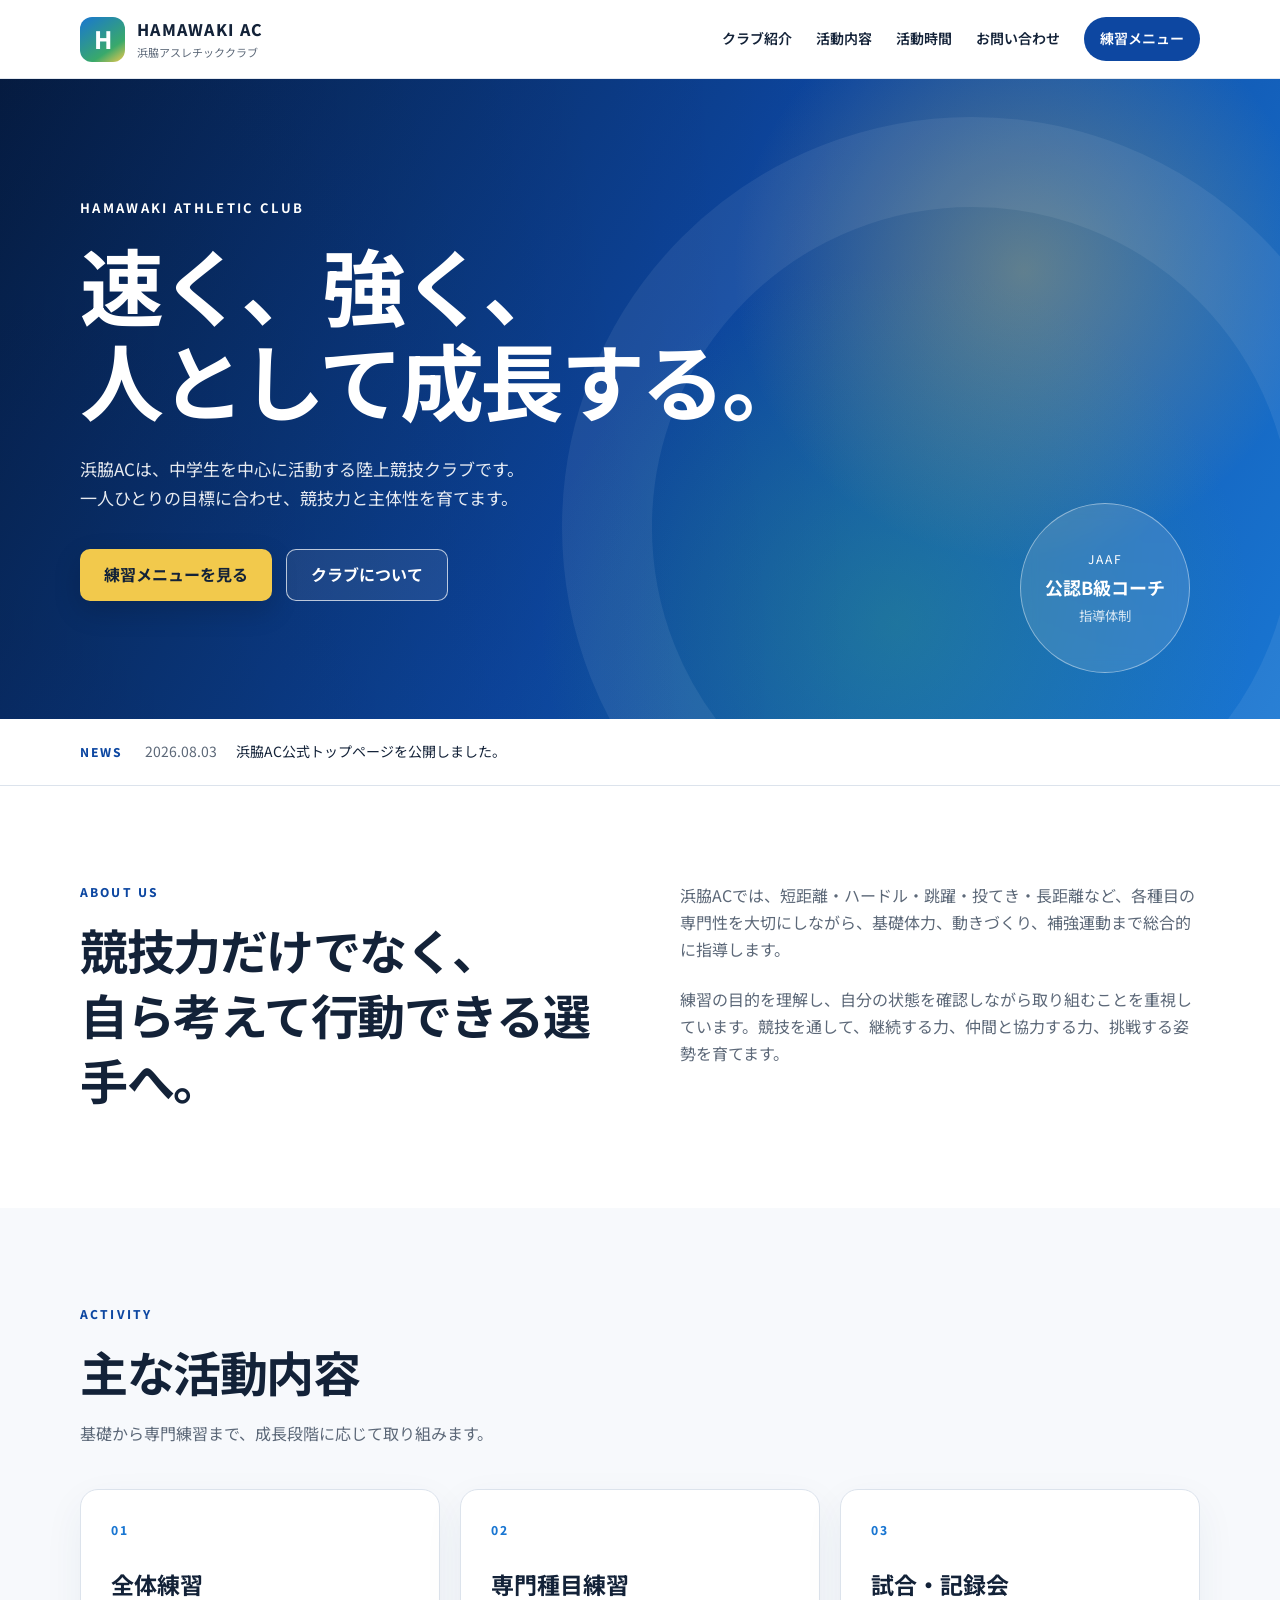
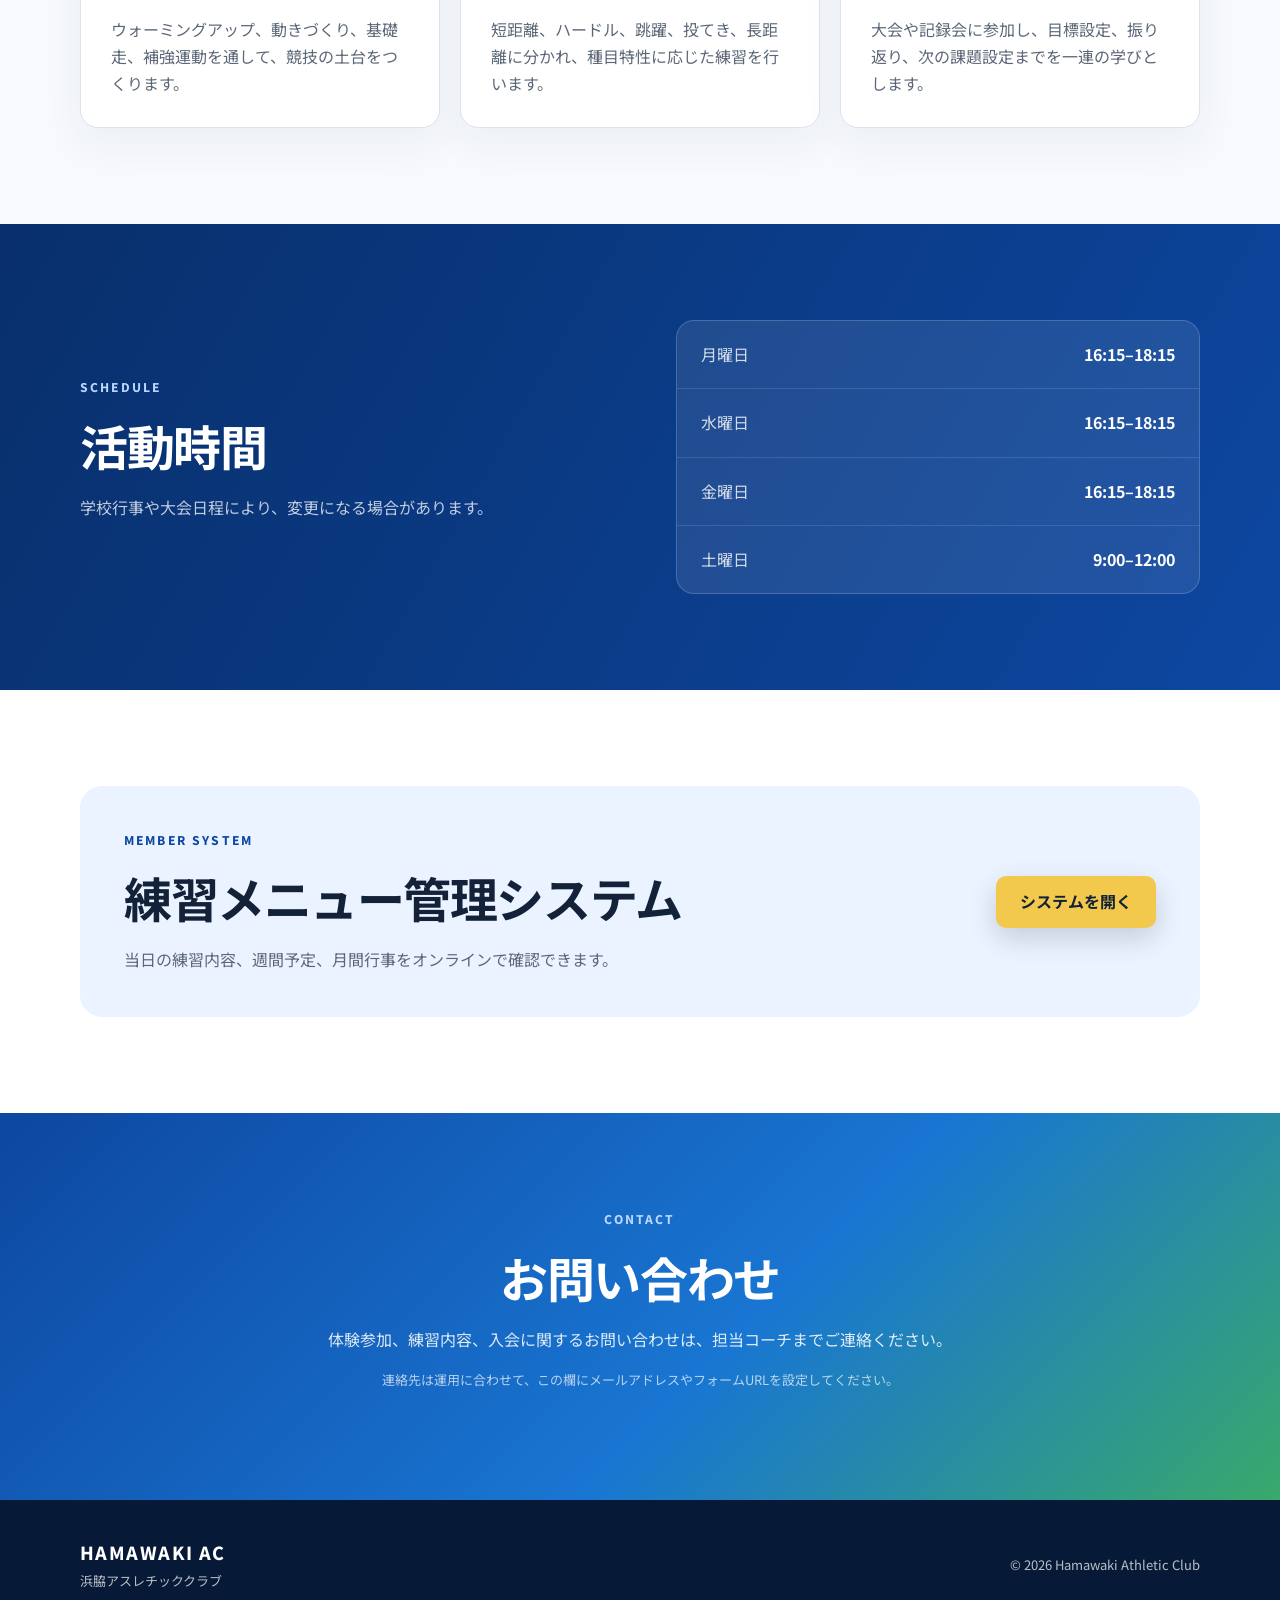
==== index.html @ 8fd6485a "Add files via upload" ====
<!DOCTYPE html>
<html lang="ja">
<head>
  <meta charset="UTF-8" />
  <meta name="viewport" content="width=device-width, initial-scale=1.0" />
  <meta name="theme-color" content="#0d47a1" />
  <title>浜脇AC｜Hamawaki Athletic Club</title>
  <meta name="description" content="浜脇ACは、中学生を中心に活動する陸上競技クラブです。競技力向上と人間的成長を目指して活動しています。" />
  <link rel="preconnect" href="https://fonts.googleapis.com" />
  <link rel="preconnect" href="https://fonts.gstatic.com" crossorigin />
  <link href="https://fonts.googleapis.com/css2?family=Noto+Sans+JP:wght@400;500;600;700;800&display=swap" rel="stylesheet" />
  <link rel="stylesheet" href="style.css" />
</head>
<body>
  <header class="site-header">
    <div class="header-inner">
      <a href="#top" class="brand" aria-label="浜脇ACトップへ">
        <div class="brand-mark">H</div>
        <div>
          <p class="brand-name">HAMAWAKI AC</p>
          <p class="brand-sub">浜脇アスレチッククラブ</p>
        </div>
      </a>

      <button class="menu-button" aria-label="メニューを開く" aria-expanded="false">
        <span></span><span></span><span></span>
      </button>

      <nav class="global-nav" aria-label="メインメニュー">
        <a href="#about">クラブ紹介</a>
        <a href="#activity">活動内容</a>
        <a href="#schedule">活動時間</a>
        <a href="#contact">お問い合わせ</a>
        <a class="nav-login" href="https://hamawakiac.github.io/menu/">練習メニュー</a>
      </nav>
    </div>
  </header>

  <main id="top">
    <section class="hero">
      <div class="hero-overlay"></div>
      <div class="hero-content">
        <p class="hero-kicker">HAMAWAKI ATHLETIC CLUB</p>
        <h1>速く、強く、<br />人として成長する。</h1>
        <p class="hero-text">
          浜脇ACは、中学生を中心に活動する陸上競技クラブです。<br class="desktop-only" />
          一人ひとりの目標に合わせ、競技力と主体性を育てます。
        </p>
        <div class="hero-actions">
          <a href="https://hamawakiac.github.io/menu/" class="button button-primary">練習メニューを見る</a>
          <a href="#about" class="button button-secondary">クラブについて</a>
        </div>
      </div>
      <div class="hero-badge">
        <span>JAAF</span>
        <strong>公認B級コーチ</strong>
        <small>指導体制</small>
      </div>
    </section>

    <section class="news-strip" aria-label="お知らせ">
      <div class="section-inner news-inner">
        <span class="news-label">NEWS</span>
        <p><time datetime="2026-08-03">2026.08.03</time> 浜脇AC公式トップページを公開しました。</p>
      </div>
    </section>

    <section id="about" class="section about-section">
      <div class="section-inner two-column">
        <div>
          <p class="section-label">ABOUT US</p>
          <h2>競技力だけでなく、<br />自ら考えて行動できる選手へ。</h2>
        </div>
        <div class="about-copy">
          <p>
            浜脇ACでは、短距離・ハードル・跳躍・投てき・長距離など、各種目の専門性を大切にしながら、基礎体力、動きづくり、補強運動まで総合的に指導します。
          </p>
          <p>
            練習の目的を理解し、自分の状態を確認しながら取り組むことを重視しています。競技を通して、継続する力、仲間と協力する力、挑戦する姿勢を育てます。
          </p>
        </div>
      </div>
    </section>

    <section id="activity" class="section activity-section">
      <div class="section-inner">
        <div class="section-heading">
          <p class="section-label">ACTIVITY</p>
          <h2>主な活動内容</h2>
          <p>基礎から専門練習まで、成長段階に応じて取り組みます。</p>
        </div>

        <div class="activity-grid">
          <article class="activity-card">
            <div class="activity-number">01</div>
            <h3>全体練習</h3>
            <p>ウォーミングアップ、動きづくり、基礎走、補強運動を通して、競技の土台をつくります。</p>
          </article>
          <article class="activity-card">
            <div class="activity-number">02</div>
            <h3>専門種目練習</h3>
            <p>短距離、ハードル、跳躍、投てき、長距離に分かれ、種目特性に応じた練習を行います。</p>
          </article>
          <article class="activity-card">
            <div class="activity-number">03</div>
            <h3>試合・記録会</h3>
            <p>大会や記録会に参加し、目標設定、振り返り、次の課題設定までを一連の学びとします。</p>
          </article>
        </div>
      </div>
    </section>

    <section id="schedule" class="section schedule-section">
      <div class="section-inner schedule-layout">
        <div class="schedule-intro">
          <p class="section-label light">SCHEDULE</p>
          <h2>活動時間</h2>
          <p>学校行事や大会日程により、変更になる場合があります。</p>
        </div>
        <div class="schedule-card">
          <div class="schedule-row">
            <span>月曜日</span><strong>16:15–18:15</strong>
          </div>
          <div class="schedule-row">
            <span>水曜日</span><strong>16:15–18:15</strong>
          </div>
          <div class="schedule-row">
            <span>金曜日</span><strong>16:15–18:15</strong>
          </div>
          <div class="schedule-row">
            <span>土曜日</span><strong>9:00–12:00</strong>
          </div>
        </div>
      </div>
    </section>

    <section class="section system-section">
      <div class="section-inner system-box">
        <div>
          <p class="section-label">MEMBER SYSTEM</p>
          <h2>練習メニュー管理システム</h2>
          <p>当日の練習内容、週間予定、月間行事をオンラインで確認できます。</p>
        </div>
        <a href="https://hamawakiac.github.io/menu/" class="button button-primary">システムを開く</a>
      </div>
    </section>

    <section id="contact" class="section contact-section">
      <div class="section-inner contact-box">
        <p class="section-label light">CONTACT</p>
        <h2>お問い合わせ</h2>
        <p>体験参加、練習内容、入会に関するお問い合わせは、担当コーチまでご連絡ください。</p>
        <p class="contact-note">連絡先は運用に合わせて、この欄にメールアドレスやフォームURLを設定してください。</p>
      </div>
    </section>
  </main>

  <footer class="site-footer">
    <div class="section-inner footer-inner">
      <div>
        <p class="footer-brand">HAMAWAKI AC</p>
        <p>浜脇アスレチッククラブ</p>
      </div>
      <p>© 2026 Hamawaki Athletic Club</p>
    </div>
  </footer>

  <script src="script.js"></script>
</body>
</html>
---- style.css ----
:root {
  --blue-900: #082f6b;
  --blue-800: #0d47a1;
  --blue-600: #1976d2;
  --blue-100: #eaf3ff;
  --green: #39a96b;
  --yellow: #f2c94c;
  --text: #132238;
  --muted: #5c6878;
  --line: #dce3ec;
  --white: #ffffff;
  --bg: #f7f9fc;
}

* { box-sizing: border-box; }
html { scroll-behavior: smooth; }
body {
  margin: 0;
  font-family: "Noto Sans JP", sans-serif;
  color: var(--text);
  background: var(--white);
  line-height: 1.7;
}

a { color: inherit; text-decoration: none; }
img { max-width: 100%; display: block; }

.site-header {
  position: sticky;
  top: 0;
  z-index: 50;
  background: rgba(255, 255, 255, 0.96);
  backdrop-filter: blur(12px);
  border-bottom: 1px solid rgba(220, 227, 236, 0.8);
}

.header-inner,
.section-inner {
  width: min(1120px, calc(100% - 40px));
  margin: 0 auto;
}

.header-inner {
  min-height: 78px;
  display: flex;
  align-items: center;
  justify-content: space-between;
  gap: 24px;
}

.brand { display: flex; align-items: center; gap: 12px; }
.brand-mark {
  width: 45px;
  height: 45px;
  display: grid;
  place-items: center;
  color: white;
  font-size: 24px;
  font-weight: 800;
  border-radius: 12px;
  background: linear-gradient(145deg, var(--blue-600), var(--green) 70%, var(--yellow));
}
.brand-name { margin: 0; font-weight: 800; letter-spacing: .08em; }
.brand-sub { margin: 0; font-size: 11px; color: var(--muted); }

.global-nav { display: flex; align-items: center; gap: 24px; font-size: 14px; font-weight: 600; }
.global-nav a { transition: opacity .2s ease; }
.global-nav a:hover { opacity: .7; }
.nav-login {
  color: white;
  background: var(--blue-800);
  padding: 10px 16px;
  border-radius: 999px;
}

.menu-button { display: none; border: 0; background: transparent; padding: 8px; }
.menu-button span { display: block; width: 24px; height: 2px; margin: 5px 0; background: var(--text); }

.hero {
  position: relative;
  min-height: 640px;
  display: flex;
  align-items: center;
  overflow: hidden;
  background:
    radial-gradient(circle at 80% 30%, rgba(242, 201, 76, .35), transparent 26%),
    radial-gradient(circle at 70% 85%, rgba(57, 169, 107, .32), transparent 34%),
    linear-gradient(120deg, #061f49 0%, #0d47a1 52%, #1976d2 100%);
}
.hero::after {
  content: "";
  position: absolute;
  inset: auto -8% -34% auto;
  width: 640px;
  height: 640px;
  border: 90px solid rgba(255,255,255,.07);
  border-radius: 50%;
}
.hero-overlay { position: absolute; inset: 0; background: linear-gradient(90deg, rgba(0,0,0,.12), transparent 68%); }
.hero-content {
  position: relative;
  z-index: 2;
  width: min(1120px, calc(100% - 40px));
  margin: 0 auto;
  color: white;
}
.hero-kicker { margin: 0 0 18px; letter-spacing: .18em; font-weight: 700; font-size: 13px; }
.hero h1 { margin: 0; font-size: clamp(46px, 7vw, 84px); line-height: 1.13; letter-spacing: -.04em; }
.hero-text { margin: 28px 0 0; max-width: 680px; font-size: 17px; color: rgba(255,255,255,.9); }
.hero-actions { display: flex; gap: 14px; flex-wrap: wrap; margin-top: 36px; }
.hero-badge {
  position: absolute;
  right: max(7vw, 40px);
  bottom: 46px;
  z-index: 2;
  width: 170px;
  height: 170px;
  border-radius: 50%;
  color: white;
  display: flex;
  flex-direction: column;
  align-items: center;
  justify-content: center;
  text-align: center;
  border: 1px solid rgba(255,255,255,.42);
  background: rgba(255,255,255,.12);
  backdrop-filter: blur(8px);
}
.hero-badge span { font-size: 12px; letter-spacing: .15em; }
.hero-badge strong { margin-top: 3px; font-size: 18px; }
.hero-badge small { margin-top: 2px; opacity: .8; }

.button {
  display: inline-flex;
  align-items: center;
  justify-content: center;
  min-height: 52px;
  padding: 0 24px;
  border-radius: 10px;
  font-weight: 700;
  transition: transform .2s ease, box-shadow .2s ease;
}
.button:hover { transform: translateY(-2px); }
.button-primary { background: var(--yellow); color: #132238; box-shadow: 0 10px 28px rgba(0,0,0,.16); }
.button-secondary { color: white; border: 1px solid rgba(255,255,255,.7); background: rgba(255,255,255,.08); }

.news-strip { border-bottom: 1px solid var(--line); background: white; }
.news-inner { min-height: 66px; display: flex; align-items: center; gap: 22px; }
.news-label { font-size: 12px; font-weight: 800; letter-spacing: .16em; color: var(--blue-800); }
.news-inner p { margin: 0; font-size: 14px; }
.news-inner time { margin-right: 16px; color: var(--muted); }

.section { padding: 96px 0; }
.section-label { margin: 0 0 15px; font-size: 12px; font-weight: 800; color: var(--blue-800); letter-spacing: .18em; }
.section-label.light { color: #bcd7ff; }
.section h2 { margin: 0; font-size: clamp(32px, 4vw, 48px); line-height: 1.35; letter-spacing: -.03em; }
.two-column { display: grid; grid-template-columns: 1fr 1fr; gap: 80px; align-items: start; }
.about-copy p { margin: 0 0 22px; color: var(--muted); }

.activity-section { background: var(--bg); }
.section-heading { max-width: 720px; margin-bottom: 42px; }
.section-heading > p:last-child { color: var(--muted); }
.activity-grid { display: grid; grid-template-columns: repeat(3, 1fr); gap: 20px; }
.activity-card { background: white; border: 1px solid var(--line); border-radius: 18px; padding: 30px; box-shadow: 0 14px 40px rgba(30,65,110,.06); }
.activity-number { font-size: 12px; font-weight: 800; color: var(--blue-600); letter-spacing: .16em; }
.activity-card h3 { margin: 24px 0 12px; font-size: 23px; }
.activity-card p { margin: 0; color: var(--muted); }

.schedule-section { color: white; background: linear-gradient(120deg, var(--blue-900), var(--blue-800)); }
.schedule-layout { display: grid; grid-template-columns: 1fr 1fr; gap: 72px; align-items: center; }
.schedule-intro p:last-child { color: rgba(255,255,255,.75); }
.schedule-card { border-radius: 18px; overflow: hidden; background: rgba(255,255,255,.09); border: 1px solid rgba(255,255,255,.18); }
.schedule-row { display: flex; justify-content: space-between; gap: 20px; padding: 20px 24px; border-bottom: 1px solid rgba(255,255,255,.12); }
.schedule-row:last-child { border-bottom: none; }
.schedule-row span { color: rgba(255,255,255,.8); }

.system-section { background: white; }
.system-box { display: flex; align-items: center; justify-content: space-between; gap: 36px; padding: 44px; border-radius: 22px; background: var(--blue-100); }
.system-box p:last-child { margin-bottom: 0; color: var(--muted); }

.contact-section { background: linear-gradient(135deg, #0d47a1, #1976d2 58%, #39a96b); color: white; }
.contact-box { text-align: center; max-width: 780px; }
.contact-box p { color: rgba(255,255,255,.86); }
.contact-note { font-size: 13px; opacity: .8; }

.site-footer { background: #061936; color: rgba(255,255,255,.72); padding: 34px 0; }
.footer-inner { display: flex; justify-content: space-between; align-items: center; gap: 20px; font-size: 13px; }
.footer-brand { margin: 0; color: white; font-size: 18px; font-weight: 800; letter-spacing: .08em; }
.footer-inner p { margin: 3px 0; }

@media (max-width: 860px) {
  .menu-button { display: block; }
  .global-nav {
    position: absolute;
    top: 78px;
    left: 0;
    right: 0;
    display: none;
    flex-direction: column;
    align-items: stretch;
    gap: 0;
    padding: 12px 20px 20px;
    background: white;
    border-bottom: 1px solid var(--line);
  }
  .global-nav.open { display: flex; }
  .global-nav a { padding: 13px 8px; }
  .nav-login { text-align: center; margin-top: 8px; }
  .hero { min-height: 620px; }
  .hero-badge { display: none; }
  .two-column,
  .schedule-layout { grid-template-columns: 1fr; gap: 34px; }
  .activity-grid { grid-template-columns: 1fr; }
  .system-box { align-items: flex-start; flex-direction: column; }
}

@media (max-width: 560px) {
  .header-inner,
  .section-inner,
  .hero-content { width: min(100% - 28px, 1120px); }
  .header-inner { min-height: 70px; }
  .global-nav { top: 70px; }
  .brand-mark { width: 40px; height: 40px; }
  .hero { min-height: 570px; }
  .hero h1 { font-size: 46px; }
  .hero-text { font-size: 15px; }
  .desktop-only { display: none; }
  .hero-actions { flex-direction: column; align-items: stretch; }
  .section { padding: 72px 0; }
  .news-inner { align-items: flex-start; flex-direction: column; gap: 3px; padding: 14px 0; }
  .news-inner time { display: block; margin-right: 0; }
  .system-box { padding: 28px; }
  .footer-inner { align-items: flex-start; flex-direction: column; }
}
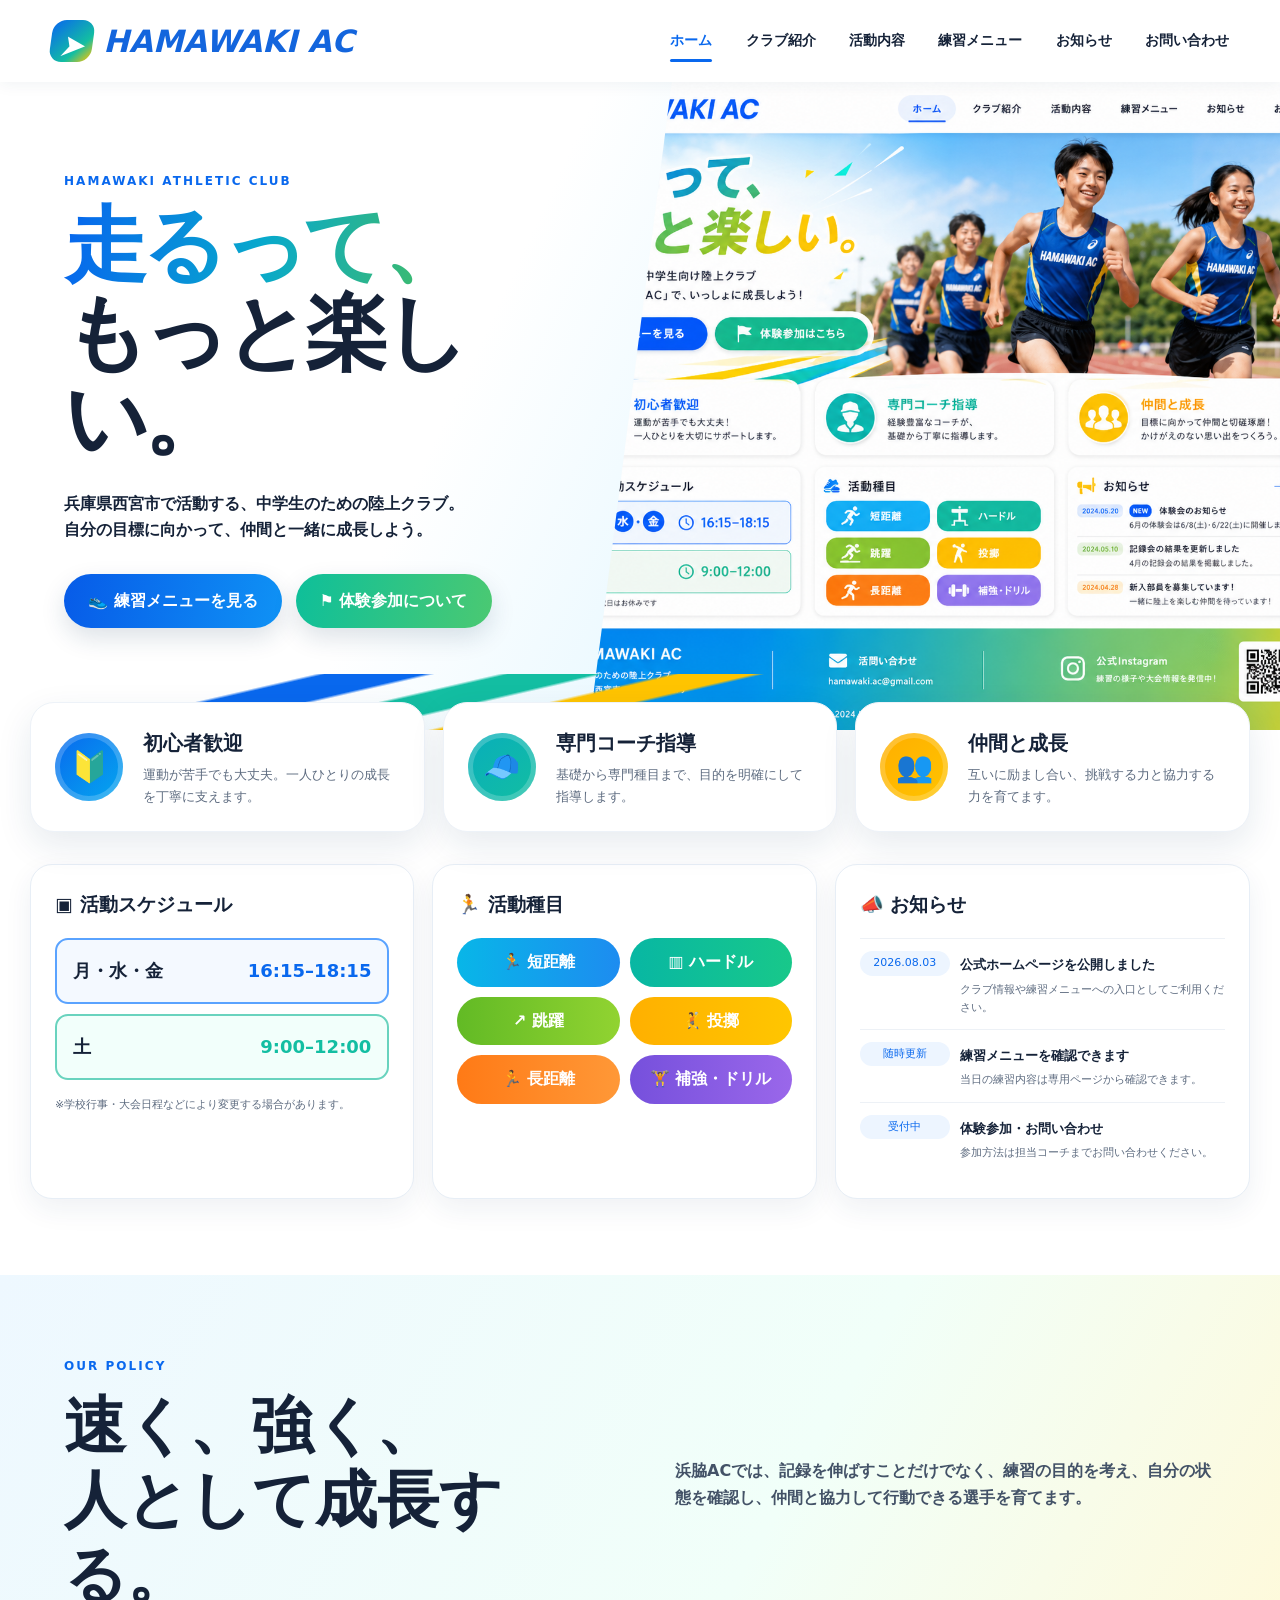
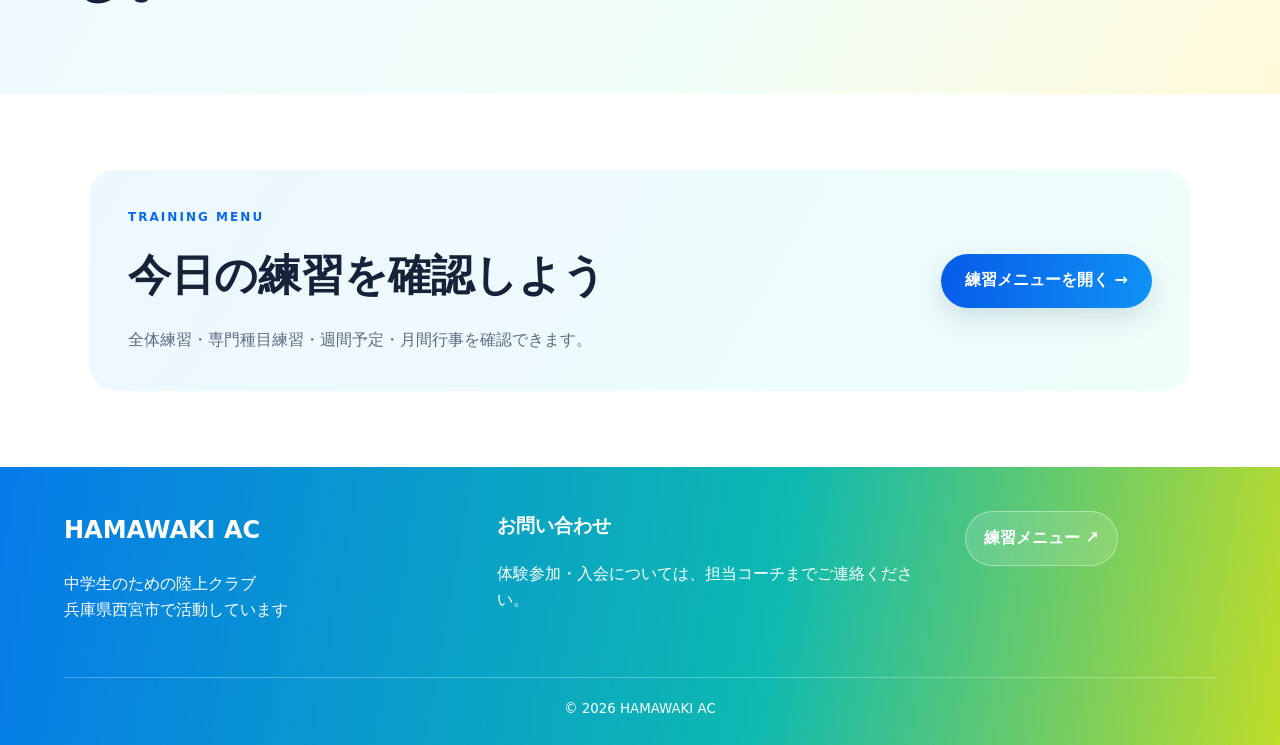
==== commit 0301e655: "Add files via upload" ====
--- a/index.html
+++ b/index.html
@@ -1,170 +1,91 @@
-<!DOCTYPE html>
+<!doctype html>
 <html lang="ja">
 <head>
-  <meta charset="UTF-8" />
-  <meta name="viewport" content="width=device-width, initial-scale=1.0" />
-  <meta name="theme-color" content="#0d47a1" />
-  <title>浜脇AC｜Hamawaki Athletic Club</title>
-  <meta name="description" content="浜脇ACは、中学生を中心に活動する陸上競技クラブです。競技力向上と人間的成長を目指して活動しています。" />
-  <link rel="preconnect" href="https://fonts.googleapis.com" />
-  <link rel="preconnect" href="https://fonts.gstatic.com" crossorigin />
-  <link href="https://fonts.googleapis.com/css2?family=Noto+Sans+JP:wght@400;500;600;700;800&display=swap" rel="stylesheet" />
-  <link rel="stylesheet" href="style.css" />
+  <meta charset="utf-8">
+  <meta name="viewport" content="width=device-width, initial-scale=1">
+  <meta name="theme-color" content="#1167e8">
+  <meta name="description" content="兵庫県西宮市で活動する中学生向け陸上クラブ、HAMAWAKI ACの公式サイトです。">
+  <title>HAMAWAKI AC｜中学生のための陸上クラブ</title>
+  <link rel="stylesheet" href="style.css">
 </head>
 <body>
-  <header class="site-header">
-    <div class="header-inner">
-      <a href="#top" class="brand" aria-label="浜脇ACトップへ">
-        <div class="brand-mark">H</div>
-        <div>
-          <p class="brand-name">HAMAWAKI AC</p>
-          <p class="brand-sub">浜脇アスレチッククラブ</p>
-        </div>
-      </a>
+<header class="header">
+  <a class="logo" href="#top" aria-label="トップへ">
+    <span class="runner">➤</span>
+    <span>HAMAWAKI AC</span>
+  </a>
+  <button class="menu-btn" type="button" aria-label="メニューを開く" aria-expanded="false"><span></span><span></span><span></span></button>
+  <nav class="nav" aria-label="メインメニュー">
+    <a class="active" href="#top">ホーム</a><a href="#about">クラブ紹介</a><a href="#activity">活動内容</a>
+    <a href="https://hamawakiac.github.io/menu/">練習メニュー</a><a href="#news">お知らせ</a><a href="#contact">お問い合わせ</a>
+  </nav>
+</header>
 
-      <button class="menu-button" aria-label="メニューを開く" aria-expanded="false">
-        <span></span><span></span><span></span>
-      </button>
+<main id="top">
+<section class="hero">
+  <div class="hero-copy">
+    <p class="eyebrow">HAMAWAKI ATHLETIC CLUB</p>
+    <h1><span>走るって、</span><br>もっと楽しい。</h1>
+    <p>兵庫県西宮市で活動する、中学生のための陸上クラブ。<br>自分の目標に向かって、仲間と一緒に成長しよう。</p>
+    <div class="hero-buttons">
+      <a class="btn blue" href="https://hamawakiac.github.io/menu/">👟 練習メニューを見る</a>
+      <a class="btn green" href="#contact">⚑ 体験参加について</a>
+    </div>
+  </div>
+  <div class="hero-image" role="img" aria-label="トラックを走る浜脇ACの選手たち"></div>
+  <div class="speed-lines" aria-hidden="true"></div>
+</section>
 
-      <nav class="global-nav" aria-label="メインメニュー">
-        <a href="#about">クラブ紹介</a>
-        <a href="#activity">活動内容</a>
-        <a href="#schedule">活動時間</a>
-        <a href="#contact">お問い合わせ</a>
-        <a class="nav-login" href="https://hamawakiac.github.io/menu/">練習メニュー</a>
-      </nav>
+<section class="features" id="about">
+  <article><div class="icon blue-bg">🔰</div><div><h2>初心者歓迎</h2><p>運動が苦手でも大丈夫。一人ひとりの成長を丁寧に支えます。</p></div></article>
+  <article><div class="icon green-bg">🧢</div><div><h2>専門コーチ指導</h2><p>基礎から専門種目まで、目的を明確にして指導します。</p></div></article>
+  <article><div class="icon yellow-bg">👥</div><div><h2>仲間と成長</h2><p>互いに励まし合い、挑戦する力と協力する力を育てます。</p></div></article>
+</section>
+
+<section class="content-grid" id="activity">
+  <article class="panel schedule">
+    <h2><span>▣</span> 活動スケジュール</h2>
+    <div class="time blue-outline"><b>月・水・金</b><strong>16:15–18:15</strong></div>
+    <div class="time green-outline"><b>土</b><strong>9:00–12:00</strong></div>
+    <small>※学校行事・大会日程などにより変更する場合があります。</small>
+  </article>
+
+  <article class="panel">
+    <h2><span>🏃</span> 活動種目</h2>
+    <div class="sports">
+      <span class="s1">🏃 短距離</span><span class="s2">▥ ハードル</span>
+      <span class="s3">↗ 跳躍</span><span class="s4">🤾 投擲</span>
+      <span class="s5">🏃 長距離</span><span class="s6">🏋 補強・ドリル</span>
     </div>
-  </header>
+  </article>
 
-  <main id="top">
-    <section class="hero">
-      <div class="hero-overlay"></div>
-      <div class="hero-content">
-        <p class="hero-kicker">HAMAWAKI ATHLETIC CLUB</p>
-        <h1>速く、強く、<br />人として成長する。</h1>
-        <p class="hero-text">
-          浜脇ACは、中学生を中心に活動する陸上競技クラブです。<br class="desktop-only" />
-          一人ひとりの目標に合わせ、競技力と主体性を育てます。
-        </p>
-        <div class="hero-actions">
-          <a href="https://hamawakiac.github.io/menu/" class="button button-primary">練習メニューを見る</a>
-          <a href="#about" class="button button-secondary">クラブについて</a>
-        </div>
-      </div>
-      <div class="hero-badge">
-        <span>JAAF</span>
-        <strong>公認B級コーチ</strong>
-        <small>指導体制</small>
-      </div>
-    </section>
+  <article class="panel" id="news">
+    <div class="panel-head"><h2><span>📣</span> お知らせ</h2></div>
+    <ul class="news-list">
+      <li><time>2026.08.03</time><div><b>公式ホームページを公開しました</b><p>クラブ情報や練習メニューへの入口としてご利用ください。</p></div></li>
+      <li><time>随時更新</time><div><b>練習メニューを確認できます</b><p>当日の練習内容は専用ページから確認できます。</p></div></li>
+      <li><time>受付中</time><div><b>体験参加・お問い合わせ</b><p>参加方法は担当コーチまでお問い合わせください。</p></div></li>
+    </ul>
+  </article>
+</section>
 
-    <section class="news-strip" aria-label="お知らせ">
-      <div class="section-inner news-inner">
-        <span class="news-label">NEWS</span>
-        <p><time datetime="2026-08-03">2026.08.03</time> 浜脇AC公式トップページを公開しました。</p>
-      </div>
-    </section>
+<section class="message">
+  <div><p class="eyebrow">OUR POLICY</p><h2>速く、強く、<br>人として成長する。</h2></div>
+  <p>浜脇ACでは、記録を伸ばすことだけでなく、練習の目的を考え、自分の状態を確認し、仲間と協力して行動できる選手を育てます。</p>
+</section>
 
-    <section id="about" class="section about-section">
-      <div class="section-inner two-column">
-        <div>
-          <p class="section-label">ABOUT US</p>
-          <h2>競技力だけでなく、<br />自ら考えて行動できる選手へ。</h2>
-        </div>
-        <div class="about-copy">
-          <p>
-            浜脇ACでは、短距離・ハードル・跳躍・投てき・長距離など、各種目の専門性を大切にしながら、基礎体力、動きづくり、補強運動まで総合的に指導します。
-          </p>
-          <p>
-            練習の目的を理解し、自分の状態を確認しながら取り組むことを重視しています。競技を通して、継続する力、仲間と協力する力、挑戦する姿勢を育てます。
-          </p>
-        </div>
-      </div>
-    </section>
+<section class="menu-cta">
+  <div><p class="eyebrow">TRAINING MENU</p><h2>今日の練習を確認しよう</h2><p>全体練習・専門種目練習・週間予定・月間行事を確認できます。</p></div>
+  <a class="btn blue" href="https://hamawakiac.github.io/menu/">練習メニューを開く →</a>
+</section>
+</main>
 
-    <section id="activity" class="section activity-section">
-      <div class="section-inner">
-        <div class="section-heading">
-          <p class="section-label">ACTIVITY</p>
-          <h2>主な活動内容</h2>
-          <p>基礎から専門練習まで、成長段階に応じて取り組みます。</p>
-        </div>
-
-        <div class="activity-grid">
-          <article class="activity-card">
-            <div class="activity-number">01</div>
-            <h3>全体練習</h3>
-            <p>ウォーミングアップ、動きづくり、基礎走、補強運動を通して、競技の土台をつくります。</p>
-          </article>
-          <article class="activity-card">
-            <div class="activity-number">02</div>
-            <h3>専門種目練習</h3>
-            <p>短距離、ハードル、跳躍、投てき、長距離に分かれ、種目特性に応じた練習を行います。</p>
-          </article>
-          <article class="activity-card">
-            <div class="activity-number">03</div>
-            <h3>試合・記録会</h3>
-            <p>大会や記録会に参加し、目標設定、振り返り、次の課題設定までを一連の学びとします。</p>
-          </article>
-        </div>
-      </div>
-    </section>
-
-    <section id="schedule" class="section schedule-section">
-      <div class="section-inner schedule-layout">
-        <div class="schedule-intro">
-          <p class="section-label light">SCHEDULE</p>
-          <h2>活動時間</h2>
-          <p>学校行事や大会日程により、変更になる場合があります。</p>
-        </div>
-        <div class="schedule-card">
-          <div class="schedule-row">
-            <span>月曜日</span><strong>16:15–18:15</strong>
-          </div>
-          <div class="schedule-row">
-            <span>水曜日</span><strong>16:15–18:15</strong>
-          </div>
-          <div class="schedule-row">
-            <span>金曜日</span><strong>16:15–18:15</strong>
-          </div>
-          <div class="schedule-row">
-            <span>土曜日</span><strong>9:00–12:00</strong>
-          </div>
-        </div>
-      </div>
-    </section>
-
-    <section class="section system-section">
-      <div class="section-inner system-box">
-        <div>
-          <p class="section-label">MEMBER SYSTEM</p>
-          <h2>練習メニュー管理システム</h2>
-          <p>当日の練習内容、週間予定、月間行事をオンラインで確認できます。</p>
-        </div>
-        <a href="https://hamawakiac.github.io/menu/" class="button button-primary">システムを開く</a>
-      </div>
-    </section>
-
-    <section id="contact" class="section contact-section">
-      <div class="section-inner contact-box">
-        <p class="section-label light">CONTACT</p>
-        <h2>お問い合わせ</h2>
-        <p>体験参加、練習内容、入会に関するお問い合わせは、担当コーチまでご連絡ください。</p>
-        <p class="contact-note">連絡先は運用に合わせて、この欄にメールアドレスやフォームURLを設定してください。</p>
-      </div>
-    </section>
-  </main>
-
-  <footer class="site-footer">
-    <div class="section-inner footer-inner">
-      <div>
-        <p class="footer-brand">HAMAWAKI AC</p>
-        <p>浜脇アスレチッククラブ</p>
-      </div>
-      <p>© 2026 Hamawaki Athletic Club</p>
-    </div>
-  </footer>
-
-  <script src="script.js"></script>
+<footer id="contact">
+  <div><h2>HAMAWAKI AC</h2><p>中学生のための陸上クラブ<br>兵庫県西宮市で活動しています</p></div>
+  <div><h3>お問い合わせ</h3><p>体験参加・入会については、担当コーチまでご連絡ください。</p></div>
+  <div class="footer-link"><a href="https://hamawakiac.github.io/menu/">練習メニュー ↗</a></div>
+  <small>© 2026 HAMAWAKI AC</small>
+</footer>
+<script src="script.js"></script>
 </body>
 </html>
--- a/style.css
+++ b/style.css
@@ -1,234 +1,10 @@
-:root {
-  --blue-900: #082f6b;
-  --blue-800: #0d47a1;
-  --blue-600: #1976d2;
-  --blue-100: #eaf3ff;
-  --green: #39a96b;
-  --yellow: #f2c94c;
-  --text: #132238;
-  --muted: #5c6878;
-  --line: #dce3ec;
-  --white: #ffffff;
-  --bg: #f7f9fc;
-}
-
-* { box-sizing: border-box; }
-html { scroll-behavior: smooth; }
-body {
-  margin: 0;
-  font-family: "Noto Sans JP", sans-serif;
-  color: var(--text);
-  background: var(--white);
-  line-height: 1.7;
-}
-
-a { color: inherit; text-decoration: none; }
-img { max-width: 100%; display: block; }
-
-.site-header {
-  position: sticky;
-  top: 0;
-  z-index: 50;
-  background: rgba(255, 255, 255, 0.96);
-  backdrop-filter: blur(12px);
-  border-bottom: 1px solid rgba(220, 227, 236, 0.8);
-}
-
-.header-inner,
-.section-inner {
-  width: min(1120px, calc(100% - 40px));
-  margin: 0 auto;
-}
-
-.header-inner {
-  min-height: 78px;
-  display: flex;
-  align-items: center;
-  justify-content: space-between;
-  gap: 24px;
-}
-
-.brand { display: flex; align-items: center; gap: 12px; }
-.brand-mark {
-  width: 45px;
-  height: 45px;
-  display: grid;
-  place-items: center;
-  color: white;
-  font-size: 24px;
-  font-weight: 800;
-  border-radius: 12px;
-  background: linear-gradient(145deg, var(--blue-600), var(--green) 70%, var(--yellow));
-}
-.brand-name { margin: 0; font-weight: 800; letter-spacing: .08em; }
-.brand-sub { margin: 0; font-size: 11px; color: var(--muted); }
-
-.global-nav { display: flex; align-items: center; gap: 24px; font-size: 14px; font-weight: 600; }
-.global-nav a { transition: opacity .2s ease; }
-.global-nav a:hover { opacity: .7; }
-.nav-login {
-  color: white;
-  background: var(--blue-800);
-  padding: 10px 16px;
-  border-radius: 999px;
-}
-
-.menu-button { display: none; border: 0; background: transparent; padding: 8px; }
-.menu-button span { display: block; width: 24px; height: 2px; margin: 5px 0; background: var(--text); }
-
-.hero {
-  position: relative;
-  min-height: 640px;
-  display: flex;
-  align-items: center;
-  overflow: hidden;
-  background:
-    radial-gradient(circle at 80% 30%, rgba(242, 201, 76, .35), transparent 26%),
-    radial-gradient(circle at 70% 85%, rgba(57, 169, 107, .32), transparent 34%),
-    linear-gradient(120deg, #061f49 0%, #0d47a1 52%, #1976d2 100%);
-}
-.hero::after {
-  content: "";
-  position: absolute;
-  inset: auto -8% -34% auto;
-  width: 640px;
-  height: 640px;
-  border: 90px solid rgba(255,255,255,.07);
-  border-radius: 50%;
-}
-.hero-overlay { position: absolute; inset: 0; background: linear-gradient(90deg, rgba(0,0,0,.12), transparent 68%); }
-.hero-content {
-  position: relative;
-  z-index: 2;
-  width: min(1120px, calc(100% - 40px));
-  margin: 0 auto;
-  color: white;
-}
-.hero-kicker { margin: 0 0 18px; letter-spacing: .18em; font-weight: 700; font-size: 13px; }
-.hero h1 { margin: 0; font-size: clamp(46px, 7vw, 84px); line-height: 1.13; letter-spacing: -.04em; }
-.hero-text { margin: 28px 0 0; max-width: 680px; font-size: 17px; color: rgba(255,255,255,.9); }
-.hero-actions { display: flex; gap: 14px; flex-wrap: wrap; margin-top: 36px; }
-.hero-badge {
-  position: absolute;
-  right: max(7vw, 40px);
-  bottom: 46px;
-  z-index: 2;
-  width: 170px;
-  height: 170px;
-  border-radius: 50%;
-  color: white;
-  display: flex;
-  flex-direction: column;
-  align-items: center;
-  justify-content: center;
-  text-align: center;
-  border: 1px solid rgba(255,255,255,.42);
-  background: rgba(255,255,255,.12);
-  backdrop-filter: blur(8px);
-}
-.hero-badge span { font-size: 12px; letter-spacing: .15em; }
-.hero-badge strong { margin-top: 3px; font-size: 18px; }
-.hero-badge small { margin-top: 2px; opacity: .8; }
-
-.button {
-  display: inline-flex;
-  align-items: center;
-  justify-content: center;
-  min-height: 52px;
-  padding: 0 24px;
-  border-radius: 10px;
-  font-weight: 700;
-  transition: transform .2s ease, box-shadow .2s ease;
-}
-.button:hover { transform: translateY(-2px); }
-.button-primary { background: var(--yellow); color: #132238; box-shadow: 0 10px 28px rgba(0,0,0,.16); }
-.button-secondary { color: white; border: 1px solid rgba(255,255,255,.7); background: rgba(255,255,255,.08); }
-
-.news-strip { border-bottom: 1px solid var(--line); background: white; }
-.news-inner { min-height: 66px; display: flex; align-items: center; gap: 22px; }
-.news-label { font-size: 12px; font-weight: 800; letter-spacing: .16em; color: var(--blue-800); }
-.news-inner p { margin: 0; font-size: 14px; }
-.news-inner time { margin-right: 16px; color: var(--muted); }
-
-.section { padding: 96px 0; }
-.section-label { margin: 0 0 15px; font-size: 12px; font-weight: 800; color: var(--blue-800); letter-spacing: .18em; }
-.section-label.light { color: #bcd7ff; }
-.section h2 { margin: 0; font-size: clamp(32px, 4vw, 48px); line-height: 1.35; letter-spacing: -.03em; }
-.two-column { display: grid; grid-template-columns: 1fr 1fr; gap: 80px; align-items: start; }
-.about-copy p { margin: 0 0 22px; color: var(--muted); }
-
-.activity-section { background: var(--bg); }
-.section-heading { max-width: 720px; margin-bottom: 42px; }
-.section-heading > p:last-child { color: var(--muted); }
-.activity-grid { display: grid; grid-template-columns: repeat(3, 1fr); gap: 20px; }
-.activity-card { background: white; border: 1px solid var(--line); border-radius: 18px; padding: 30px; box-shadow: 0 14px 40px rgba(30,65,110,.06); }
-.activity-number { font-size: 12px; font-weight: 800; color: var(--blue-600); letter-spacing: .16em; }
-.activity-card h3 { margin: 24px 0 12px; font-size: 23px; }
-.activity-card p { margin: 0; color: var(--muted); }
-
-.schedule-section { color: white; background: linear-gradient(120deg, var(--blue-900), var(--blue-800)); }
-.schedule-layout { display: grid; grid-template-columns: 1fr 1fr; gap: 72px; align-items: center; }
-.schedule-intro p:last-child { color: rgba(255,255,255,.75); }
-.schedule-card { border-radius: 18px; overflow: hidden; background: rgba(255,255,255,.09); border: 1px solid rgba(255,255,255,.18); }
-.schedule-row { display: flex; justify-content: space-between; gap: 20px; padding: 20px 24px; border-bottom: 1px solid rgba(255,255,255,.12); }
-.schedule-row:last-child { border-bottom: none; }
-.schedule-row span { color: rgba(255,255,255,.8); }
-
-.system-section { background: white; }
-.system-box { display: flex; align-items: center; justify-content: space-between; gap: 36px; padding: 44px; border-radius: 22px; background: var(--blue-100); }
-.system-box p:last-child { margin-bottom: 0; color: var(--muted); }
-
-.contact-section { background: linear-gradient(135deg, #0d47a1, #1976d2 58%, #39a96b); color: white; }
-.contact-box { text-align: center; max-width: 780px; }
-.contact-box p { color: rgba(255,255,255,.86); }
-.contact-note { font-size: 13px; opacity: .8; }
-
-.site-footer { background: #061936; color: rgba(255,255,255,.72); padding: 34px 0; }
-.footer-inner { display: flex; justify-content: space-between; align-items: center; gap: 20px; font-size: 13px; }
-.footer-brand { margin: 0; color: white; font-size: 18px; font-weight: 800; letter-spacing: .08em; }
-.footer-inner p { margin: 3px 0; }
-
-@media (max-width: 860px) {
-  .menu-button { display: block; }
-  .global-nav {
-    position: absolute;
-    top: 78px;
-    left: 0;
-    right: 0;
-    display: none;
-    flex-direction: column;
-    align-items: stretch;
-    gap: 0;
-    padding: 12px 20px 20px;
-    background: white;
-    border-bottom: 1px solid var(--line);
-  }
-  .global-nav.open { display: flex; }
-  .global-nav a { padding: 13px 8px; }
-  .nav-login { text-align: center; margin-top: 8px; }
-  .hero { min-height: 620px; }
-  .hero-badge { display: none; }
-  .two-column,
-  .schedule-layout { grid-template-columns: 1fr; gap: 34px; }
-  .activity-grid { grid-template-columns: 1fr; }
-  .system-box { align-items: flex-start; flex-direction: column; }
-}
-
-@media (max-width: 560px) {
-  .header-inner,
-  .section-inner,
-  .hero-content { width: min(100% - 28px, 1120px); }
-  .header-inner { min-height: 70px; }
-  .global-nav { top: 70px; }
-  .brand-mark { width: 40px; height: 40px; }
-  .hero { min-height: 570px; }
-  .hero h1 { font-size: 46px; }
-  .hero-text { font-size: 15px; }
-  .desktop-only { display: none; }
-  .hero-actions { flex-direction: column; align-items: stretch; }
-  .section { padding: 72px 0; }
-  .news-inner { align-items: flex-start; flex-direction: column; gap: 3px; padding: 14px 0; }
-  .news-inner time { display: block; margin-right: 0; }
-  .system-box { padding: 28px; }
-  .footer-inner { align-items: flex-start; flex-direction: column; }
-}
+:root{--blue:#0968ee;--blue2:#04a8ef;--green:#13bea2;--lime:#7dcc35;--yellow:#ffc400;--orange:#ff7a16;--purple:#8d5ae8;--ink:#152238;--muted:#5e6c80;--bg:#f4f8fc;--white:#fff}
+*{box-sizing:border-box}html{scroll-behavior:smooth}body{margin:0;font-family:"Yu Gothic","Meiryo",system-ui,sans-serif;color:var(--ink);background:#fff;line-height:1.65}a{text-decoration:none;color:inherit}
+.header{height:82px;padding:0 clamp(20px,4vw,64px);display:flex;align-items:center;justify-content:space-between;gap:28px;position:sticky;top:0;z-index:50;background:rgba(255,255,255,.96);backdrop-filter:blur(12px);box-shadow:0 1px 16px #17385b12}.logo{display:flex;align-items:center;gap:10px;font-size:clamp(20px,2.4vw,31px);font-weight:900;font-style:italic;color:#1365dd;white-space:nowrap}.runner{display:grid;place-items:center;width:42px;height:42px;border-radius:13px;background:linear-gradient(135deg,var(--blue),var(--green) 68%,var(--yellow));color:white;transform:skew(-8deg)}.nav{display:flex;align-items:center;gap:clamp(18px,2.6vw,40px);font-weight:700;font-size:14px}.nav a{padding:9px 0;position:relative}.nav a:hover,.nav .active{color:var(--blue)}.nav .active:after{content:"";position:absolute;left:0;right:0;bottom:0;height:3px;border-radius:9px;background:var(--blue)}.menu-btn{display:none;border:0;background:none;padding:8px}.menu-btn span{display:block;width:25px;height:2px;background:var(--ink);margin:5px}
+.hero{min-height:560px;display:grid;grid-template-columns:46% 54%;position:relative;overflow:hidden;background:linear-gradient(115deg,#fff 0 38%,#e8f8ff 60%,#bceaff)}.hero-copy{padding:clamp(55px,7vw,100px) 4vw clamp(60px,8vw,110px) max(5vw,35px);z-index:3}.eyebrow{margin:0 0 12px;font-size:12px;font-weight:900;letter-spacing:.17em;color:var(--blue)}.hero h1{margin:0;font-size:clamp(50px,6.5vw,92px);line-height:1.04;letter-spacing:-.055em}.hero h1 span{background:linear-gradient(100deg,#0764ef,#08a9cc,#49bf58);-webkit-background-clip:text;color:transparent}.hero h1 br+*{color:var(--yellow)}.hero-copy>p:not(.eyebrow){font-weight:600;margin:28px 0 0}.hero-buttons{display:flex;gap:14px;flex-wrap:wrap;margin-top:30px}.btn{min-height:54px;padding:0 24px;display:inline-flex;align-items:center;justify-content:center;border-radius:999px;color:white;font-weight:800;box-shadow:0 10px 24px #12385c25;transition:.2s}.btn:hover{transform:translateY(-3px);box-shadow:0 14px 28px #12385c32}.blue{background:linear-gradient(100deg,#075be8,#0f92f5)}.green{background:linear-gradient(100deg,#0ebf9a,#4bc972)}.hero-image{background:url('hero.png') center/cover no-repeat;min-height:560px;clip-path:polygon(12% 0,100% 0,100% 100%,0 100%)}.speed-lines{position:absolute;left:-5%;right:36%;bottom:-22px;height:78px;background:linear-gradient(167deg,transparent 31%,var(--blue) 32% 40%,transparent 41% 46%,var(--green) 47% 54%,transparent 55% 60%,var(--yellow) 61% 67%,transparent 68%);z-index:4;pointer-events:none}
+.features{width:min(1220px,calc(100% - 36px));margin:-28px auto 24px;position:relative;z-index:8;display:grid;grid-template-columns:repeat(3,1fr);gap:18px}.features article{display:flex;gap:20px;align-items:center;background:white;border-radius:24px;padding:24px;box-shadow:0 13px 35px #153b651a;border:1px solid #edf2f8}.features h2{font-size:20px;margin:0 0 4px}.features p{font-size:13px;margin:0;color:var(--muted)}.icon{width:68px;height:68px;flex:0 0 68px;border-radius:50%;display:grid;place-items:center;font-size:30px;color:white;box-shadow:inset 0 0 0 5px #ffffff32}.blue-bg{background:linear-gradient(135deg,var(--blue),var(--blue2))}.green-bg{background:linear-gradient(135deg,#08aebb,var(--green))}.yellow-bg{background:linear-gradient(135deg,#ffae00,var(--yellow))}
+.content-grid{width:min(1220px,calc(100% - 36px));margin:0 auto;padding:8px 0 76px;display:grid;grid-template-columns:1fr 1fr 1.08fr;gap:18px}.panel{background:#fff;border:1px solid #e7eef6;border-radius:22px;padding:24px;box-shadow:0 10px 28px #173d6412}.panel h2{font-size:19px;margin:0 0 18px}.time{display:flex;align-items:center;justify-content:space-between;border:2px solid;padding:16px;border-radius:13px;margin:10px 0}.time b{font-size:18px}.time strong{font-size:18px;color:var(--blue)}.green-outline strong{color:var(--green)}.blue-outline{border-color:#5aa3ff;background:#f4f9ff}.green-outline{border-color:#69d3be;background:#f2fffb}.panel small{font-size:11px;color:var(--muted)}.sports{display:grid;grid-template-columns:1fr 1fr;gap:10px}.sports span{padding:11px 10px;text-align:center;border-radius:999px;color:white;font-weight:800}.s1{background:linear-gradient(90deg,#08b6e8,#1d8cf0)}.s2{background:linear-gradient(90deg,#08b7a3,#18c88a)}.s3{background:linear-gradient(90deg,#62ba25,#91d331)}.s4{background:linear-gradient(90deg,#ffb000,#ffc600)}.s5{background:linear-gradient(90deg,#ff7a16,#ff9837)}.s6{background:linear-gradient(90deg,#7650dc,#9a67ea)}.news-list{list-style:none;margin:0;padding:0}.news-list li{display:grid;grid-template-columns:90px 1fr;gap:10px;padding:12px 0;border-top:1px solid #edf1f6}.news-list time{font-size:11px;background:#edf5ff;color:var(--blue);border-radius:999px;height:max-content;padding:3px 8px;text-align:center}.news-list b{font-size:13px}.news-list p{font-size:11px;color:var(--muted);margin:3px 0 0}
+.message{padding:82px max(5vw,28px);display:grid;grid-template-columns:1fr 1fr;gap:70px;align-items:center;background:linear-gradient(120deg,#eef8ff,#f1fff9 60%,#fff9d9)}.message h2{font-size:clamp(36px,5vw,62px);line-height:1.2;margin:0}.message>p{font-weight:600;color:#435267}.menu-cta{width:min(1100px,calc(100% - 36px));margin:76px auto;display:flex;align-items:center;justify-content:space-between;gap:35px;background:linear-gradient(120deg,#edf7ff,#eefefa);padding:38px;border-radius:26px}.menu-cta h2{margin:0;font-size:clamp(27px,4vw,43px)}.menu-cta p:last-child{margin-bottom:0;color:var(--muted)}
+footer{background:linear-gradient(100deg,#057ae9,#0db9b1 60%,#bfdc28);color:white;padding:44px max(5vw,28px) 25px;display:grid;grid-template-columns:1.1fr 1.2fr .7fr;gap:38px;position:relative}footer h2,footer h3,footer p{margin-top:0}.footer-link a{display:inline-block;background:#ffffff22;border:1px solid #ffffff66;padding:13px 18px;border-radius:999px;font-weight:800}footer small{grid-column:1/-1;text-align:center;border-top:1px solid #ffffff4a;padding-top:20px}
+@media(max-width:950px){.menu-btn{display:block}.nav{position:absolute;top:82px;left:0;right:0;display:none;flex-direction:column;align-items:stretch;background:white;padding:16px 24px 24px;box-shadow:0 14px 22px #1234561c}.nav.open{display:flex}.nav a{padding:11px}.nav .active:after{display:none}.hero{grid-template-columns:1fr}.hero-copy{background:linear-gradient(90deg,#fffffff0,#ffffffbd);position:absolute;inset:0 22% 0 0}.hero-image{grid-column:1;clip-path:none}.features,.content-grid{grid-template-columns:1fr}.features{margin-top:18px}.message{grid-template-columns:1fr;gap:25px}.menu-cta{align-items:flex-start;flex-direction:column}footer{grid-template-columns:1fr 1fr}}
+@media(max-width:620px){.header{height:70px}.logo{font-size:20px}.runner{width:36px;height:36px}.nav{top:70px}.hero,.hero-image{min-height:620px}.hero-copy{inset:0;background:linear-gradient(90deg,#fffffffa 0 45%,#ffffffb0 76%,transparent);padding-top:55px}.hero h1{font-size:51px}.hero-copy>p:not(.eyebrow){max-width:88%;font-size:14px}.hero-buttons{flex-direction:column;align-items:flex-start}.features article{padding:19px}.icon{width:58px;height:58px;flex-basis:58px}.content-grid{padding-bottom:50px}.sports{grid-template-columns:1fr}.message{padding:60px 24px}.menu-cta{padding:27px}.menu-cta .btn{width:100%}footer{grid-template-columns:1fr}}
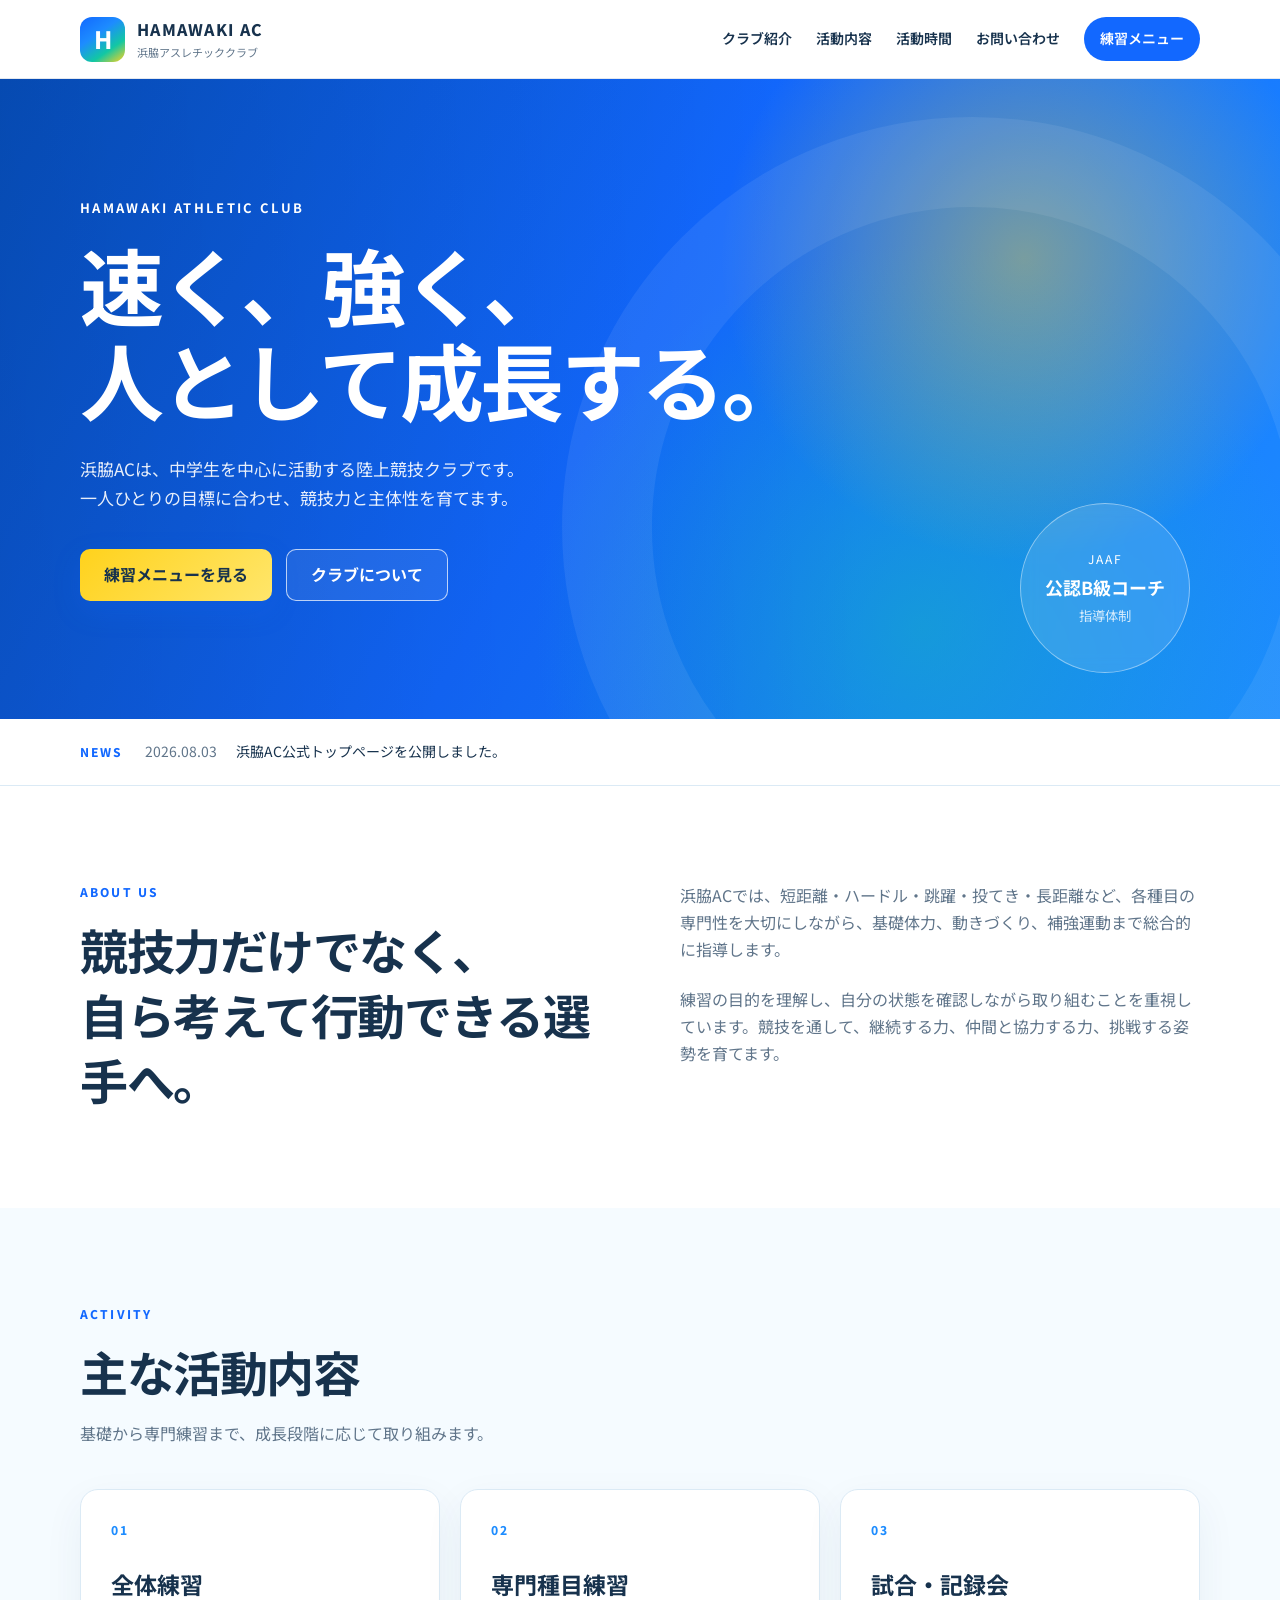
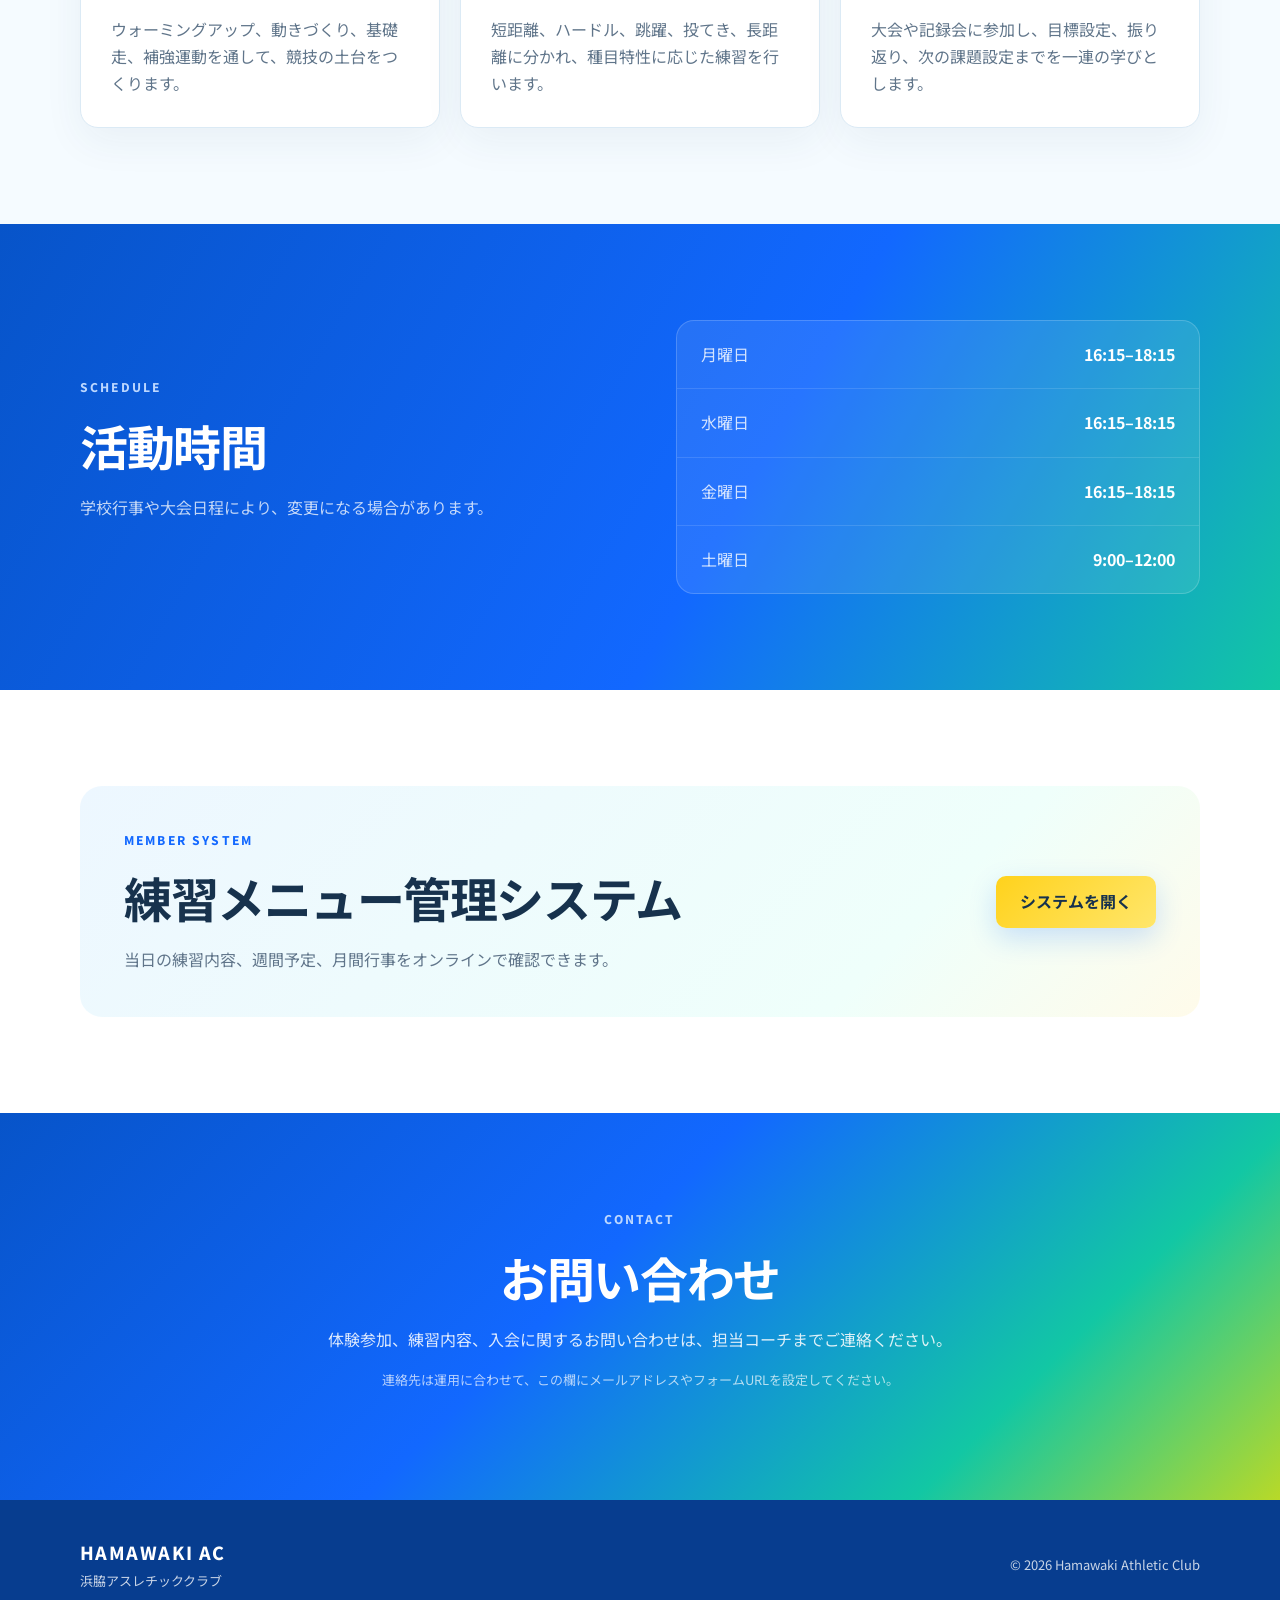
==== commit 64c17ebb: "Add files via upload" ====
--- a/index.html
+++ b/index.html
@@ -1,91 +1,170 @@
-<!doctype html>
+<!DOCTYPE html>
 <html lang="ja">
 <head>
-  <meta charset="utf-8">
-  <meta name="viewport" content="width=device-width, initial-scale=1">
-  <meta name="theme-color" content="#1167e8">
-  <meta name="description" content="兵庫県西宮市で活動する中学生向け陸上クラブ、HAMAWAKI ACの公式サイトです。">
-  <title>HAMAWAKI AC｜中学生のための陸上クラブ</title>
-  <link rel="stylesheet" href="style.css">
+  <meta charset="UTF-8" />
+  <meta name="viewport" content="width=device-width, initial-scale=1.0" />
+  <meta name="theme-color" content="#1268ff" />
+  <title>浜脇AC｜Hamawaki Athletic Club</title>
+  <meta name="description" content="浜脇ACは、中学生を中心に活動する陸上競技クラブです。競技力向上と人間的成長を目指して活動しています。" />
+  <link rel="preconnect" href="https://fonts.googleapis.com" />
+  <link rel="preconnect" href="https://fonts.gstatic.com" crossorigin />
+  <link href="https://fonts.googleapis.com/css2?family=Noto+Sans+JP:wght@400;500;600;700;800&display=swap" rel="stylesheet" />
+  <link rel="stylesheet" href="style.css" />
 </head>
 <body>
-<header class="header">
-  <a class="logo" href="#top" aria-label="トップへ">
-    <span class="runner">➤</span>
-    <span>HAMAWAKI AC</span>
-  </a>
-  <button class="menu-btn" type="button" aria-label="メニューを開く" aria-expanded="false"><span></span><span></span><span></span></button>
-  <nav class="nav" aria-label="メインメニュー">
-    <a class="active" href="#top">ホーム</a><a href="#about">クラブ紹介</a><a href="#activity">活動内容</a>
-    <a href="https://hamawakiac.github.io/menu/">練習メニュー</a><a href="#news">お知らせ</a><a href="#contact">お問い合わせ</a>
-  </nav>
-</header>
+  <header class="site-header">
+    <div class="header-inner">
+      <a href="#top" class="brand" aria-label="浜脇ACトップへ">
+        <div class="brand-mark">H</div>
+        <div>
+          <p class="brand-name">HAMAWAKI AC</p>
+          <p class="brand-sub">浜脇アスレチッククラブ</p>
+        </div>
+      </a>
 
-<main id="top">
-<section class="hero">
-  <div class="hero-copy">
-    <p class="eyebrow">HAMAWAKI ATHLETIC CLUB</p>
-    <h1><span>走るって、</span><br>もっと楽しい。</h1>
-    <p>兵庫県西宮市で活動する、中学生のための陸上クラブ。<br>自分の目標に向かって、仲間と一緒に成長しよう。</p>
-    <div class="hero-buttons">
-      <a class="btn blue" href="https://hamawakiac.github.io/menu/">👟 練習メニューを見る</a>
-      <a class="btn green" href="#contact">⚑ 体験参加について</a>
+      <button class="menu-button" aria-label="メニューを開く" aria-expanded="false">
+        <span></span><span></span><span></span>
+      </button>
+
+      <nav class="global-nav" aria-label="メインメニュー">
+        <a href="#about">クラブ紹介</a>
+        <a href="#activity">活動内容</a>
+        <a href="#schedule">活動時間</a>
+        <a href="#contact">お問い合わせ</a>
+        <a class="nav-login" href="https://hamawakiac.github.io/menu/">練習メニュー</a>
+      </nav>
     </div>
-  </div>
-  <div class="hero-image" role="img" aria-label="トラックを走る浜脇ACの選手たち"></div>
-  <div class="speed-lines" aria-hidden="true"></div>
-</section>
+  </header>
 
-<section class="features" id="about">
-  <article><div class="icon blue-bg">🔰</div><div><h2>初心者歓迎</h2><p>運動が苦手でも大丈夫。一人ひとりの成長を丁寧に支えます。</p></div></article>
-  <article><div class="icon green-bg">🧢</div><div><h2>専門コーチ指導</h2><p>基礎から専門種目まで、目的を明確にして指導します。</p></div></article>
-  <article><div class="icon yellow-bg">👥</div><div><h2>仲間と成長</h2><p>互いに励まし合い、挑戦する力と協力する力を育てます。</p></div></article>
-</section>
+  <main id="top">
+    <section class="hero">
+      <div class="hero-overlay"></div>
+      <div class="hero-content">
+        <p class="hero-kicker">HAMAWAKI ATHLETIC CLUB</p>
+        <h1>速く、強く、<br />人として成長する。</h1>
+        <p class="hero-text">
+          浜脇ACは、中学生を中心に活動する陸上競技クラブです。<br class="desktop-only" />
+          一人ひとりの目標に合わせ、競技力と主体性を育てます。
+        </p>
+        <div class="hero-actions">
+          <a href="https://hamawakiac.github.io/menu/" class="button button-primary">練習メニューを見る</a>
+          <a href="#about" class="button button-secondary">クラブについて</a>
+        </div>
+      </div>
+      <div class="hero-badge">
+        <span>JAAF</span>
+        <strong>公認B級コーチ</strong>
+        <small>指導体制</small>
+      </div>
+    </section>
 
-<section class="content-grid" id="activity">
-  <article class="panel schedule">
-    <h2><span>▣</span> 活動スケジュール</h2>
-    <div class="time blue-outline"><b>月・水・金</b><strong>16:15–18:15</strong></div>
-    <div class="time green-outline"><b>土</b><strong>9:00–12:00</strong></div>
-    <small>※学校行事・大会日程などにより変更する場合があります。</small>
-  </article>
+    <section class="news-strip" aria-label="お知らせ">
+      <div class="section-inner news-inner">
+        <span class="news-label">NEWS</span>
+        <p><time datetime="2026-08-03">2026.08.03</time> 浜脇AC公式トップページを公開しました。</p>
+      </div>
+    </section>
 
-  <article class="panel">
-    <h2><span>🏃</span> 活動種目</h2>
-    <div class="sports">
-      <span class="s1">🏃 短距離</span><span class="s2">▥ ハードル</span>
-      <span class="s3">↗ 跳躍</span><span class="s4">🤾 投擲</span>
-      <span class="s5">🏃 長距離</span><span class="s6">🏋 補強・ドリル</span>
+    <section id="about" class="section about-section">
+      <div class="section-inner two-column">
+        <div>
+          <p class="section-label">ABOUT US</p>
+          <h2>競技力だけでなく、<br />自ら考えて行動できる選手へ。</h2>
+        </div>
+        <div class="about-copy">
+          <p>
+            浜脇ACでは、短距離・ハードル・跳躍・投てき・長距離など、各種目の専門性を大切にしながら、基礎体力、動きづくり、補強運動まで総合的に指導します。
+          </p>
+          <p>
+            練習の目的を理解し、自分の状態を確認しながら取り組むことを重視しています。競技を通して、継続する力、仲間と協力する力、挑戦する姿勢を育てます。
+          </p>
+        </div>
+      </div>
+    </section>
+
+    <section id="activity" class="section activity-section">
+      <div class="section-inner">
+        <div class="section-heading">
+          <p class="section-label">ACTIVITY</p>
+          <h2>主な活動内容</h2>
+          <p>基礎から専門練習まで、成長段階に応じて取り組みます。</p>
+        </div>
+
+        <div class="activity-grid">
+          <article class="activity-card">
+            <div class="activity-number">01</div>
+            <h3>全体練習</h3>
+            <p>ウォーミングアップ、動きづくり、基礎走、補強運動を通して、競技の土台をつくります。</p>
+          </article>
+          <article class="activity-card">
+            <div class="activity-number">02</div>
+            <h3>専門種目練習</h3>
+            <p>短距離、ハードル、跳躍、投てき、長距離に分かれ、種目特性に応じた練習を行います。</p>
+          </article>
+          <article class="activity-card">
+            <div class="activity-number">03</div>
+            <h3>試合・記録会</h3>
+            <p>大会や記録会に参加し、目標設定、振り返り、次の課題設定までを一連の学びとします。</p>
+          </article>
+        </div>
+      </div>
+    </section>
+
+    <section id="schedule" class="section schedule-section">
+      <div class="section-inner schedule-layout">
+        <div class="schedule-intro">
+          <p class="section-label light">SCHEDULE</p>
+          <h2>活動時間</h2>
+          <p>学校行事や大会日程により、変更になる場合があります。</p>
+        </div>
+        <div class="schedule-card">
+          <div class="schedule-row">
+            <span>月曜日</span><strong>16:15–18:15</strong>
+          </div>
+          <div class="schedule-row">
+            <span>水曜日</span><strong>16:15–18:15</strong>
+          </div>
+          <div class="schedule-row">
+            <span>金曜日</span><strong>16:15–18:15</strong>
+          </div>
+          <div class="schedule-row">
+            <span>土曜日</span><strong>9:00–12:00</strong>
+          </div>
+        </div>
+      </div>
+    </section>
+
+    <section class="section system-section">
+      <div class="section-inner system-box">
+        <div>
+          <p class="section-label">MEMBER SYSTEM</p>
+          <h2>練習メニュー管理システム</h2>
+          <p>当日の練習内容、週間予定、月間行事をオンラインで確認できます。</p>
+        </div>
+        <a href="https://hamawakiac.github.io/menu/" class="button button-primary">システムを開く</a>
+      </div>
+    </section>
+
+    <section id="contact" class="section contact-section">
+      <div class="section-inner contact-box">
+        <p class="section-label light">CONTACT</p>
+        <h2>お問い合わせ</h2>
+        <p>体験参加、練習内容、入会に関するお問い合わせは、担当コーチまでご連絡ください。</p>
+        <p class="contact-note">連絡先は運用に合わせて、この欄にメールアドレスやフォームURLを設定してください。</p>
+      </div>
+    </section>
+  </main>
+
+  <footer class="site-footer">
+    <div class="section-inner footer-inner">
+      <div>
+        <p class="footer-brand">HAMAWAKI AC</p>
+        <p>浜脇アスレチッククラブ</p>
+      </div>
+      <p>© 2026 Hamawaki Athletic Club</p>
     </div>
-  </article>
+  </footer>
 
-  <article class="panel" id="news">
-    <div class="panel-head"><h2><span>📣</span> お知らせ</h2></div>
-    <ul class="news-list">
-      <li><time>2026.08.03</time><div><b>公式ホームページを公開しました</b><p>クラブ情報や練習メニューへの入口としてご利用ください。</p></div></li>
-      <li><time>随時更新</time><div><b>練習メニューを確認できます</b><p>当日の練習内容は専用ページから確認できます。</p></div></li>
-      <li><time>受付中</time><div><b>体験参加・お問い合わせ</b><p>参加方法は担当コーチまでお問い合わせください。</p></div></li>
-    </ul>
-  </article>
-</section>
-
-<section class="message">
-  <div><p class="eyebrow">OUR POLICY</p><h2>速く、強く、<br>人として成長する。</h2></div>
-  <p>浜脇ACでは、記録を伸ばすことだけでなく、練習の目的を考え、自分の状態を確認し、仲間と協力して行動できる選手を育てます。</p>
-</section>
-
-<section class="menu-cta">
-  <div><p class="eyebrow">TRAINING MENU</p><h2>今日の練習を確認しよう</h2><p>全体練習・専門種目練習・週間予定・月間行事を確認できます。</p></div>
-  <a class="btn blue" href="https://hamawakiac.github.io/menu/">練習メニューを開く →</a>
-</section>
-</main>
-
-<footer id="contact">
-  <div><h2>HAMAWAKI AC</h2><p>中学生のための陸上クラブ<br>兵庫県西宮市で活動しています</p></div>
-  <div><h3>お問い合わせ</h3><p>体験参加・入会については、担当コーチまでご連絡ください。</p></div>
-  <div class="footer-link"><a href="https://hamawakiac.github.io/menu/">練習メニュー ↗</a></div>
-  <small>© 2026 HAMAWAKI AC</small>
-</footer>
-<script src="script.js"></script>
+  <script src="script.js"></script>
 </body>
 </html>
--- a/style.css
+++ b/style.css
@@ -1,10 +1,234 @@
-:root{--blue:#0968ee;--blue2:#04a8ef;--green:#13bea2;--lime:#7dcc35;--yellow:#ffc400;--orange:#ff7a16;--purple:#8d5ae8;--ink:#152238;--muted:#5e6c80;--bg:#f4f8fc;--white:#fff}
-*{box-sizing:border-box}html{scroll-behavior:smooth}body{margin:0;font-family:"Yu Gothic","Meiryo",system-ui,sans-serif;color:var(--ink);background:#fff;line-height:1.65}a{text-decoration:none;color:inherit}
-.header{height:82px;padding:0 clamp(20px,4vw,64px);display:flex;align-items:center;justify-content:space-between;gap:28px;position:sticky;top:0;z-index:50;background:rgba(255,255,255,.96);backdrop-filter:blur(12px);box-shadow:0 1px 16px #17385b12}.logo{display:flex;align-items:center;gap:10px;font-size:clamp(20px,2.4vw,31px);font-weight:900;font-style:italic;color:#1365dd;white-space:nowrap}.runner{display:grid;place-items:center;width:42px;height:42px;border-radius:13px;background:linear-gradient(135deg,var(--blue),var(--green) 68%,var(--yellow));color:white;transform:skew(-8deg)}.nav{display:flex;align-items:center;gap:clamp(18px,2.6vw,40px);font-weight:700;font-size:14px}.nav a{padding:9px 0;position:relative}.nav a:hover,.nav .active{color:var(--blue)}.nav .active:after{content:"";position:absolute;left:0;right:0;bottom:0;height:3px;border-radius:9px;background:var(--blue)}.menu-btn{display:none;border:0;background:none;padding:8px}.menu-btn span{display:block;width:25px;height:2px;background:var(--ink);margin:5px}
-.hero{min-height:560px;display:grid;grid-template-columns:46% 54%;position:relative;overflow:hidden;background:linear-gradient(115deg,#fff 0 38%,#e8f8ff 60%,#bceaff)}.hero-copy{padding:clamp(55px,7vw,100px) 4vw clamp(60px,8vw,110px) max(5vw,35px);z-index:3}.eyebrow{margin:0 0 12px;font-size:12px;font-weight:900;letter-spacing:.17em;color:var(--blue)}.hero h1{margin:0;font-size:clamp(50px,6.5vw,92px);line-height:1.04;letter-spacing:-.055em}.hero h1 span{background:linear-gradient(100deg,#0764ef,#08a9cc,#49bf58);-webkit-background-clip:text;color:transparent}.hero h1 br+*{color:var(--yellow)}.hero-copy>p:not(.eyebrow){font-weight:600;margin:28px 0 0}.hero-buttons{display:flex;gap:14px;flex-wrap:wrap;margin-top:30px}.btn{min-height:54px;padding:0 24px;display:inline-flex;align-items:center;justify-content:center;border-radius:999px;color:white;font-weight:800;box-shadow:0 10px 24px #12385c25;transition:.2s}.btn:hover{transform:translateY(-3px);box-shadow:0 14px 28px #12385c32}.blue{background:linear-gradient(100deg,#075be8,#0f92f5)}.green{background:linear-gradient(100deg,#0ebf9a,#4bc972)}.hero-image{background:url('hero.png') center/cover no-repeat;min-height:560px;clip-path:polygon(12% 0,100% 0,100% 100%,0 100%)}.speed-lines{position:absolute;left:-5%;right:36%;bottom:-22px;height:78px;background:linear-gradient(167deg,transparent 31%,var(--blue) 32% 40%,transparent 41% 46%,var(--green) 47% 54%,transparent 55% 60%,var(--yellow) 61% 67%,transparent 68%);z-index:4;pointer-events:none}
-.features{width:min(1220px,calc(100% - 36px));margin:-28px auto 24px;position:relative;z-index:8;display:grid;grid-template-columns:repeat(3,1fr);gap:18px}.features article{display:flex;gap:20px;align-items:center;background:white;border-radius:24px;padding:24px;box-shadow:0 13px 35px #153b651a;border:1px solid #edf2f8}.features h2{font-size:20px;margin:0 0 4px}.features p{font-size:13px;margin:0;color:var(--muted)}.icon{width:68px;height:68px;flex:0 0 68px;border-radius:50%;display:grid;place-items:center;font-size:30px;color:white;box-shadow:inset 0 0 0 5px #ffffff32}.blue-bg{background:linear-gradient(135deg,var(--blue),var(--blue2))}.green-bg{background:linear-gradient(135deg,#08aebb,var(--green))}.yellow-bg{background:linear-gradient(135deg,#ffae00,var(--yellow))}
-.content-grid{width:min(1220px,calc(100% - 36px));margin:0 auto;padding:8px 0 76px;display:grid;grid-template-columns:1fr 1fr 1.08fr;gap:18px}.panel{background:#fff;border:1px solid #e7eef6;border-radius:22px;padding:24px;box-shadow:0 10px 28px #173d6412}.panel h2{font-size:19px;margin:0 0 18px}.time{display:flex;align-items:center;justify-content:space-between;border:2px solid;padding:16px;border-radius:13px;margin:10px 0}.time b{font-size:18px}.time strong{font-size:18px;color:var(--blue)}.green-outline strong{color:var(--green)}.blue-outline{border-color:#5aa3ff;background:#f4f9ff}.green-outline{border-color:#69d3be;background:#f2fffb}.panel small{font-size:11px;color:var(--muted)}.sports{display:grid;grid-template-columns:1fr 1fr;gap:10px}.sports span{padding:11px 10px;text-align:center;border-radius:999px;color:white;font-weight:800}.s1{background:linear-gradient(90deg,#08b6e8,#1d8cf0)}.s2{background:linear-gradient(90deg,#08b7a3,#18c88a)}.s3{background:linear-gradient(90deg,#62ba25,#91d331)}.s4{background:linear-gradient(90deg,#ffb000,#ffc600)}.s5{background:linear-gradient(90deg,#ff7a16,#ff9837)}.s6{background:linear-gradient(90deg,#7650dc,#9a67ea)}.news-list{list-style:none;margin:0;padding:0}.news-list li{display:grid;grid-template-columns:90px 1fr;gap:10px;padding:12px 0;border-top:1px solid #edf1f6}.news-list time{font-size:11px;background:#edf5ff;color:var(--blue);border-radius:999px;height:max-content;padding:3px 8px;text-align:center}.news-list b{font-size:13px}.news-list p{font-size:11px;color:var(--muted);margin:3px 0 0}
-.message{padding:82px max(5vw,28px);display:grid;grid-template-columns:1fr 1fr;gap:70px;align-items:center;background:linear-gradient(120deg,#eef8ff,#f1fff9 60%,#fff9d9)}.message h2{font-size:clamp(36px,5vw,62px);line-height:1.2;margin:0}.message>p{font-weight:600;color:#435267}.menu-cta{width:min(1100px,calc(100% - 36px));margin:76px auto;display:flex;align-items:center;justify-content:space-between;gap:35px;background:linear-gradient(120deg,#edf7ff,#eefefa);padding:38px;border-radius:26px}.menu-cta h2{margin:0;font-size:clamp(27px,4vw,43px)}.menu-cta p:last-child{margin-bottom:0;color:var(--muted)}
-footer{background:linear-gradient(100deg,#057ae9,#0db9b1 60%,#bfdc28);color:white;padding:44px max(5vw,28px) 25px;display:grid;grid-template-columns:1.1fr 1.2fr .7fr;gap:38px;position:relative}footer h2,footer h3,footer p{margin-top:0}.footer-link a{display:inline-block;background:#ffffff22;border:1px solid #ffffff66;padding:13px 18px;border-radius:999px;font-weight:800}footer small{grid-column:1/-1;text-align:center;border-top:1px solid #ffffff4a;padding-top:20px}
-@media(max-width:950px){.menu-btn{display:block}.nav{position:absolute;top:82px;left:0;right:0;display:none;flex-direction:column;align-items:stretch;background:white;padding:16px 24px 24px;box-shadow:0 14px 22px #1234561c}.nav.open{display:flex}.nav a{padding:11px}.nav .active:after{display:none}.hero{grid-template-columns:1fr}.hero-copy{background:linear-gradient(90deg,#fffffff0,#ffffffbd);position:absolute;inset:0 22% 0 0}.hero-image{grid-column:1;clip-path:none}.features,.content-grid{grid-template-columns:1fr}.features{margin-top:18px}.message{grid-template-columns:1fr;gap:25px}.menu-cta{align-items:flex-start;flex-direction:column}footer{grid-template-columns:1fr 1fr}}
-@media(max-width:620px){.header{height:70px}.logo{font-size:20px}.runner{width:36px;height:36px}.nav{top:70px}.hero,.hero-image{min-height:620px}.hero-copy{inset:0;background:linear-gradient(90deg,#fffffffa 0 45%,#ffffffb0 76%,transparent);padding-top:55px}.hero h1{font-size:51px}.hero-copy>p:not(.eyebrow){max-width:88%;font-size:14px}.hero-buttons{flex-direction:column;align-items:flex-start}.features article{padding:19px}.icon{width:58px;height:58px;flex-basis:58px}.content-grid{padding-bottom:50px}.sports{grid-template-columns:1fr}.message{padding:60px 24px}.menu-cta{padding:27px}.menu-cta .btn{width:100%}footer{grid-template-columns:1fr}}
+:root {
+  --blue-900: #0754c9;
+  --blue-800: #1268ff;
+  --blue-600: #1d8cff;
+  --blue-100: #edf7ff;
+  --green: #12c7a4;
+  --yellow: #ffd21c;
+  --text: #17324d;
+  --muted: #60758a;
+  --line: #dbeaf5;
+  --white: #ffffff;
+  --bg: #f5fbff;
+}
+
+* { box-sizing: border-box; }
+html { scroll-behavior: smooth; }
+body {
+  margin: 0;
+  font-family: "Noto Sans JP", sans-serif;
+  color: var(--text);
+  background: var(--white);
+  line-height: 1.7;
+}
+
+a { color: inherit; text-decoration: none; }
+img { max-width: 100%; display: block; }
+
+.site-header {
+  position: sticky;
+  top: 0;
+  z-index: 50;
+  background: rgba(255, 255, 255, 0.96);
+  backdrop-filter: blur(12px);
+  border-bottom: 1px solid rgba(220, 227, 236, 0.8);
+}
+
+.header-inner,
+.section-inner {
+  width: min(1120px, calc(100% - 40px));
+  margin: 0 auto;
+}
+
+.header-inner {
+  min-height: 78px;
+  display: flex;
+  align-items: center;
+  justify-content: space-between;
+  gap: 24px;
+}
+
+.brand { display: flex; align-items: center; gap: 12px; }
+.brand-mark {
+  width: 45px;
+  height: 45px;
+  display: grid;
+  place-items: center;
+  color: white;
+  font-size: 24px;
+  font-weight: 800;
+  border-radius: 12px;
+  background: linear-gradient(145deg, var(--blue-800) 0%, var(--blue-600) 38%, var(--green) 70%, var(--yellow) 100%);
+}
+.brand-name { margin: 0; font-weight: 800; letter-spacing: .08em; }
+.brand-sub { margin: 0; font-size: 11px; color: var(--muted); }
+
+.global-nav { display: flex; align-items: center; gap: 24px; font-size: 14px; font-weight: 600; }
+.global-nav a { transition: opacity .2s ease; }
+.global-nav a:hover { opacity: .7; }
+.nav-login {
+  color: white;
+  background: var(--blue-800);
+  padding: 10px 16px;
+  border-radius: 999px;
+}
+
+.menu-button { display: none; border: 0; background: transparent; padding: 8px; }
+.menu-button span { display: block; width: 24px; height: 2px; margin: 5px 0; background: var(--text); }
+
+.hero {
+  position: relative;
+  min-height: 640px;
+  display: flex;
+  align-items: center;
+  overflow: hidden;
+  background:
+    radial-gradient(circle at 80% 28%, rgba(255, 210, 28, .42), transparent 27%),
+    radial-gradient(circle at 72% 86%, rgba(18, 199, 164, .40), transparent 36%),
+    linear-gradient(120deg, #0754c9 0%, #1268ff 48%, #1d8cff 100%);
+}
+.hero::after {
+  content: "";
+  position: absolute;
+  inset: auto -8% -34% auto;
+  width: 640px;
+  height: 640px;
+  border: 90px solid rgba(255,255,255,.07);
+  border-radius: 50%;
+}
+.hero-overlay { position: absolute; inset: 0; background: linear-gradient(90deg, rgba(0,0,0,.12), transparent 68%); }
+.hero-content {
+  position: relative;
+  z-index: 2;
+  width: min(1120px, calc(100% - 40px));
+  margin: 0 auto;
+  color: white;
+}
+.hero-kicker { margin: 0 0 18px; letter-spacing: .18em; font-weight: 700; font-size: 13px; }
+.hero h1 { margin: 0; font-size: clamp(46px, 7vw, 84px); line-height: 1.13; letter-spacing: -.04em; }
+.hero-text { margin: 28px 0 0; max-width: 680px; font-size: 17px; color: rgba(255,255,255,.9); }
+.hero-actions { display: flex; gap: 14px; flex-wrap: wrap; margin-top: 36px; }
+.hero-badge {
+  position: absolute;
+  right: max(7vw, 40px);
+  bottom: 46px;
+  z-index: 2;
+  width: 170px;
+  height: 170px;
+  border-radius: 50%;
+  color: white;
+  display: flex;
+  flex-direction: column;
+  align-items: center;
+  justify-content: center;
+  text-align: center;
+  border: 1px solid rgba(255,255,255,.42);
+  background: rgba(255,255,255,.12);
+  backdrop-filter: blur(8px);
+}
+.hero-badge span { font-size: 12px; letter-spacing: .15em; }
+.hero-badge strong { margin-top: 3px; font-size: 18px; }
+.hero-badge small { margin-top: 2px; opacity: .8; }
+
+.button {
+  display: inline-flex;
+  align-items: center;
+  justify-content: center;
+  min-height: 52px;
+  padding: 0 24px;
+  border-radius: 10px;
+  font-weight: 700;
+  transition: transform .2s ease, box-shadow .2s ease;
+}
+.button:hover { transform: translateY(-2px); }
+.button-primary { background: linear-gradient(135deg, var(--yellow), #ffe66b); color: #17324d; box-shadow: 0 10px 28px rgba(18,104,255,.20); }
+.button-secondary { color: white; border: 1px solid rgba(255,255,255,.7); background: rgba(255,255,255,.08); }
+
+.news-strip { border-bottom: 1px solid var(--line); background: white; }
+.news-inner { min-height: 66px; display: flex; align-items: center; gap: 22px; }
+.news-label { font-size: 12px; font-weight: 800; letter-spacing: .16em; color: var(--blue-800); }
+.news-inner p { margin: 0; font-size: 14px; }
+.news-inner time { margin-right: 16px; color: var(--muted); }
+
+.section { padding: 96px 0; }
+.section-label { margin: 0 0 15px; font-size: 12px; font-weight: 800; color: var(--blue-800); letter-spacing: .18em; }
+.section-label.light { color: #bcd7ff; }
+.section h2 { margin: 0; font-size: clamp(32px, 4vw, 48px); line-height: 1.35; letter-spacing: -.03em; }
+.two-column { display: grid; grid-template-columns: 1fr 1fr; gap: 80px; align-items: start; }
+.about-copy p { margin: 0 0 22px; color: var(--muted); }
+
+.activity-section { background: var(--bg); }
+.section-heading { max-width: 720px; margin-bottom: 42px; }
+.section-heading > p:last-child { color: var(--muted); }
+.activity-grid { display: grid; grid-template-columns: repeat(3, 1fr); gap: 20px; }
+.activity-card { background: white; border: 1px solid var(--line); border-radius: 18px; padding: 30px; box-shadow: 0 14px 40px rgba(30,65,110,.06); }
+.activity-number { font-size: 12px; font-weight: 800; color: var(--blue-600); letter-spacing: .16em; }
+.activity-card h3 { margin: 24px 0 12px; font-size: 23px; }
+.activity-card p { margin: 0; color: var(--muted); }
+
+.schedule-section { color: white; background: linear-gradient(120deg, var(--blue-900), var(--blue-800) 58%, var(--green)); }
+.schedule-layout { display: grid; grid-template-columns: 1fr 1fr; gap: 72px; align-items: center; }
+.schedule-intro p:last-child { color: rgba(255,255,255,.75); }
+.schedule-card { border-radius: 18px; overflow: hidden; background: rgba(255,255,255,.09); border: 1px solid rgba(255,255,255,.18); }
+.schedule-row { display: flex; justify-content: space-between; gap: 20px; padding: 20px 24px; border-bottom: 1px solid rgba(255,255,255,.12); }
+.schedule-row:last-child { border-bottom: none; }
+.schedule-row span { color: rgba(255,255,255,.8); }
+
+.system-section { background: white; }
+.system-box { display: flex; align-items: center; justify-content: space-between; gap: 36px; padding: 44px; border-radius: 22px; background: linear-gradient(135deg, var(--blue-100), #effffb 72%, #fffbea); }
+.system-box p:last-child { margin-bottom: 0; color: var(--muted); }
+
+.contact-section { background: linear-gradient(135deg, var(--blue-900), var(--blue-800) 45%, var(--green) 78%, #b8d928 100%); color: white; }
+.contact-box { text-align: center; max-width: 780px; }
+.contact-box p { color: rgba(255,255,255,.86); }
+.contact-note { font-size: 13px; opacity: .8; }
+
+.site-footer { background: #073d8f; color: rgba(255,255,255,.78); padding: 34px 0; }
+.footer-inner { display: flex; justify-content: space-between; align-items: center; gap: 20px; font-size: 13px; }
+.footer-brand { margin: 0; color: white; font-size: 18px; font-weight: 800; letter-spacing: .08em; }
+.footer-inner p { margin: 3px 0; }
+
+@media (max-width: 860px) {
+  .menu-button { display: block; }
+  .global-nav {
+    position: absolute;
+    top: 78px;
+    left: 0;
+    right: 0;
+    display: none;
+    flex-direction: column;
+    align-items: stretch;
+    gap: 0;
+    padding: 12px 20px 20px;
+    background: white;
+    border-bottom: 1px solid var(--line);
+  }
+  .global-nav.open { display: flex; }
+  .global-nav a { padding: 13px 8px; }
+  .nav-login { text-align: center; margin-top: 8px; }
+  .hero { min-height: 620px; }
+  .hero-badge { display: none; }
+  .two-column,
+  .schedule-layout { grid-template-columns: 1fr; gap: 34px; }
+  .activity-grid { grid-template-columns: 1fr; }
+  .system-box { align-items: flex-start; flex-direction: column; }
+}
+
+@media (max-width: 560px) {
+  .header-inner,
+  .section-inner,
+  .hero-content { width: min(100% - 28px, 1120px); }
+  .header-inner { min-height: 70px; }
+  .global-nav { top: 70px; }
+  .brand-mark { width: 40px; height: 40px; }
+  .hero { min-height: 570px; }
+  .hero h1 { font-size: 46px; }
+  .hero-text { font-size: 15px; }
+  .desktop-only { display: none; }
+  .hero-actions { flex-direction: column; align-items: stretch; }
+  .section { padding: 72px 0; }
+  .news-inner { align-items: flex-start; flex-direction: column; gap: 3px; padding: 14px 0; }
+  .news-inner time { display: block; margin-right: 0; }
+  .system-box { padding: 28px; }
+  .footer-inner { align-items: flex-start; flex-direction: column; }
+}
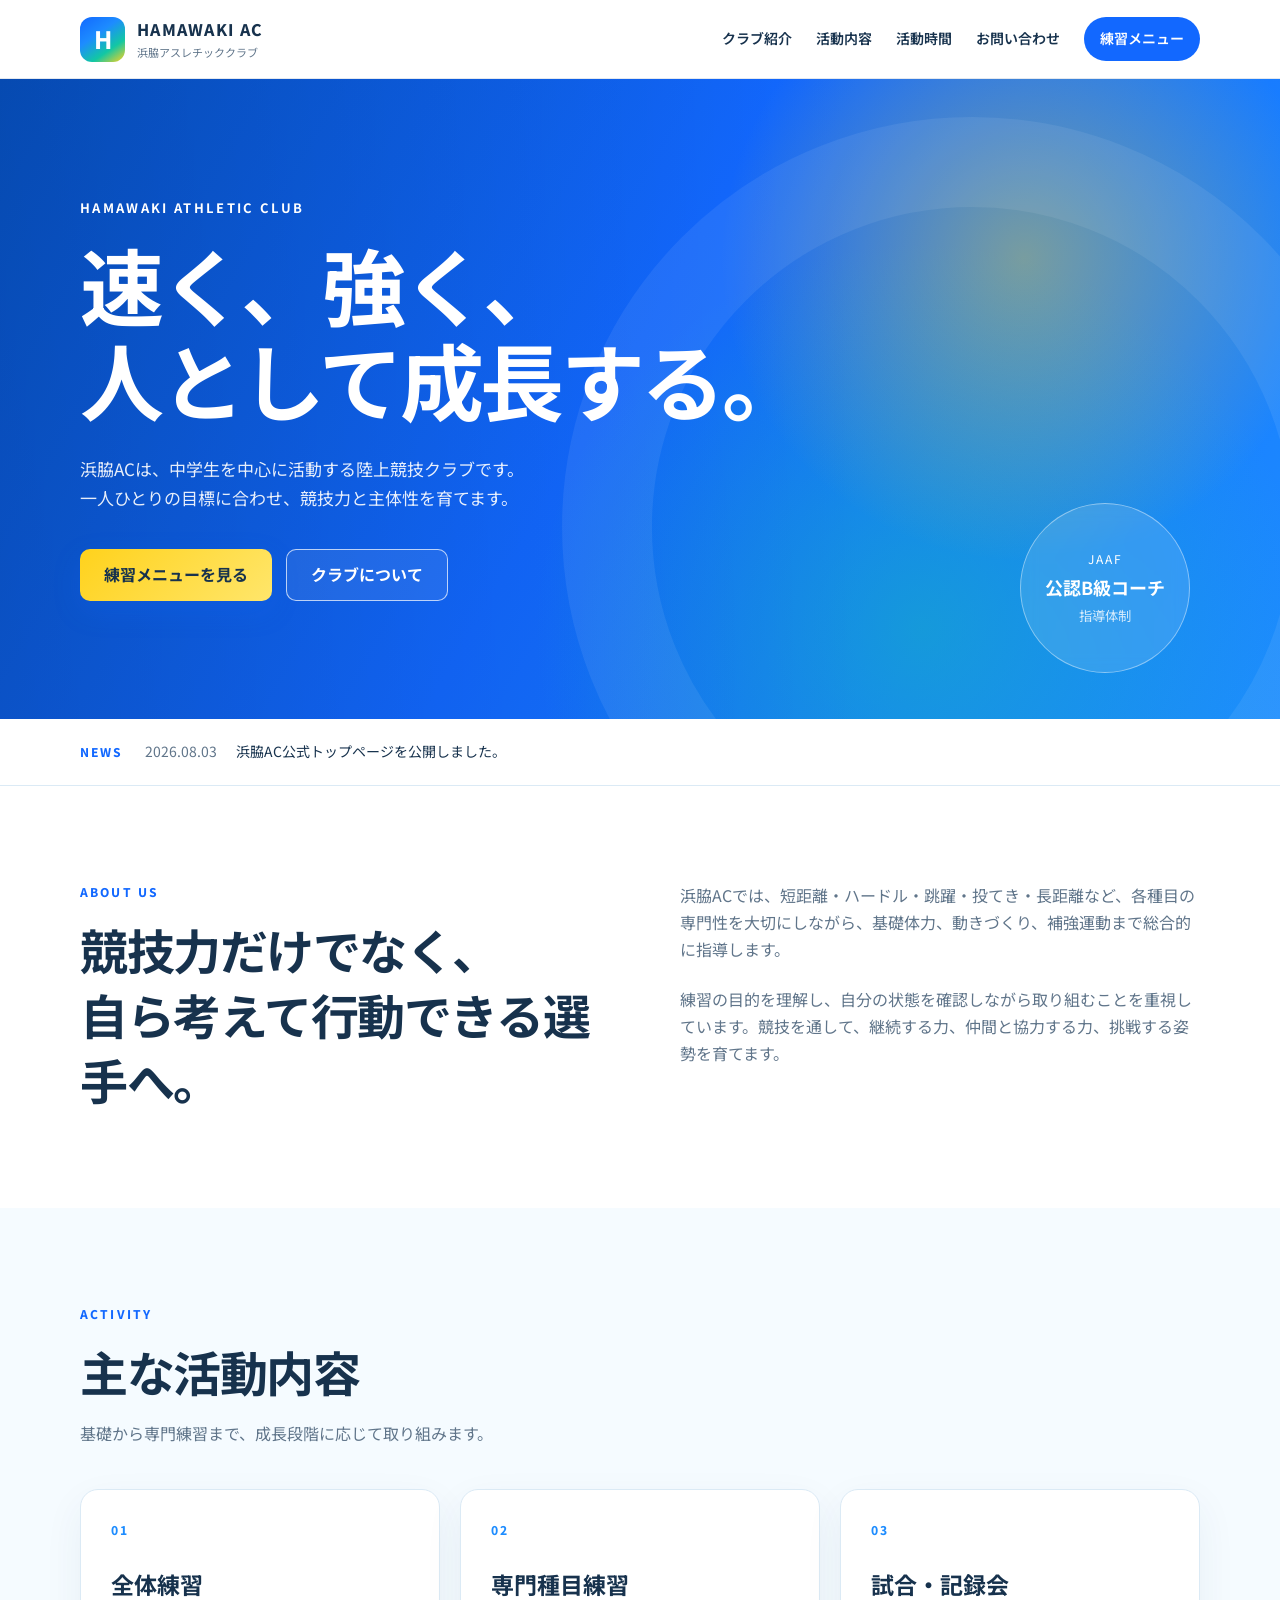
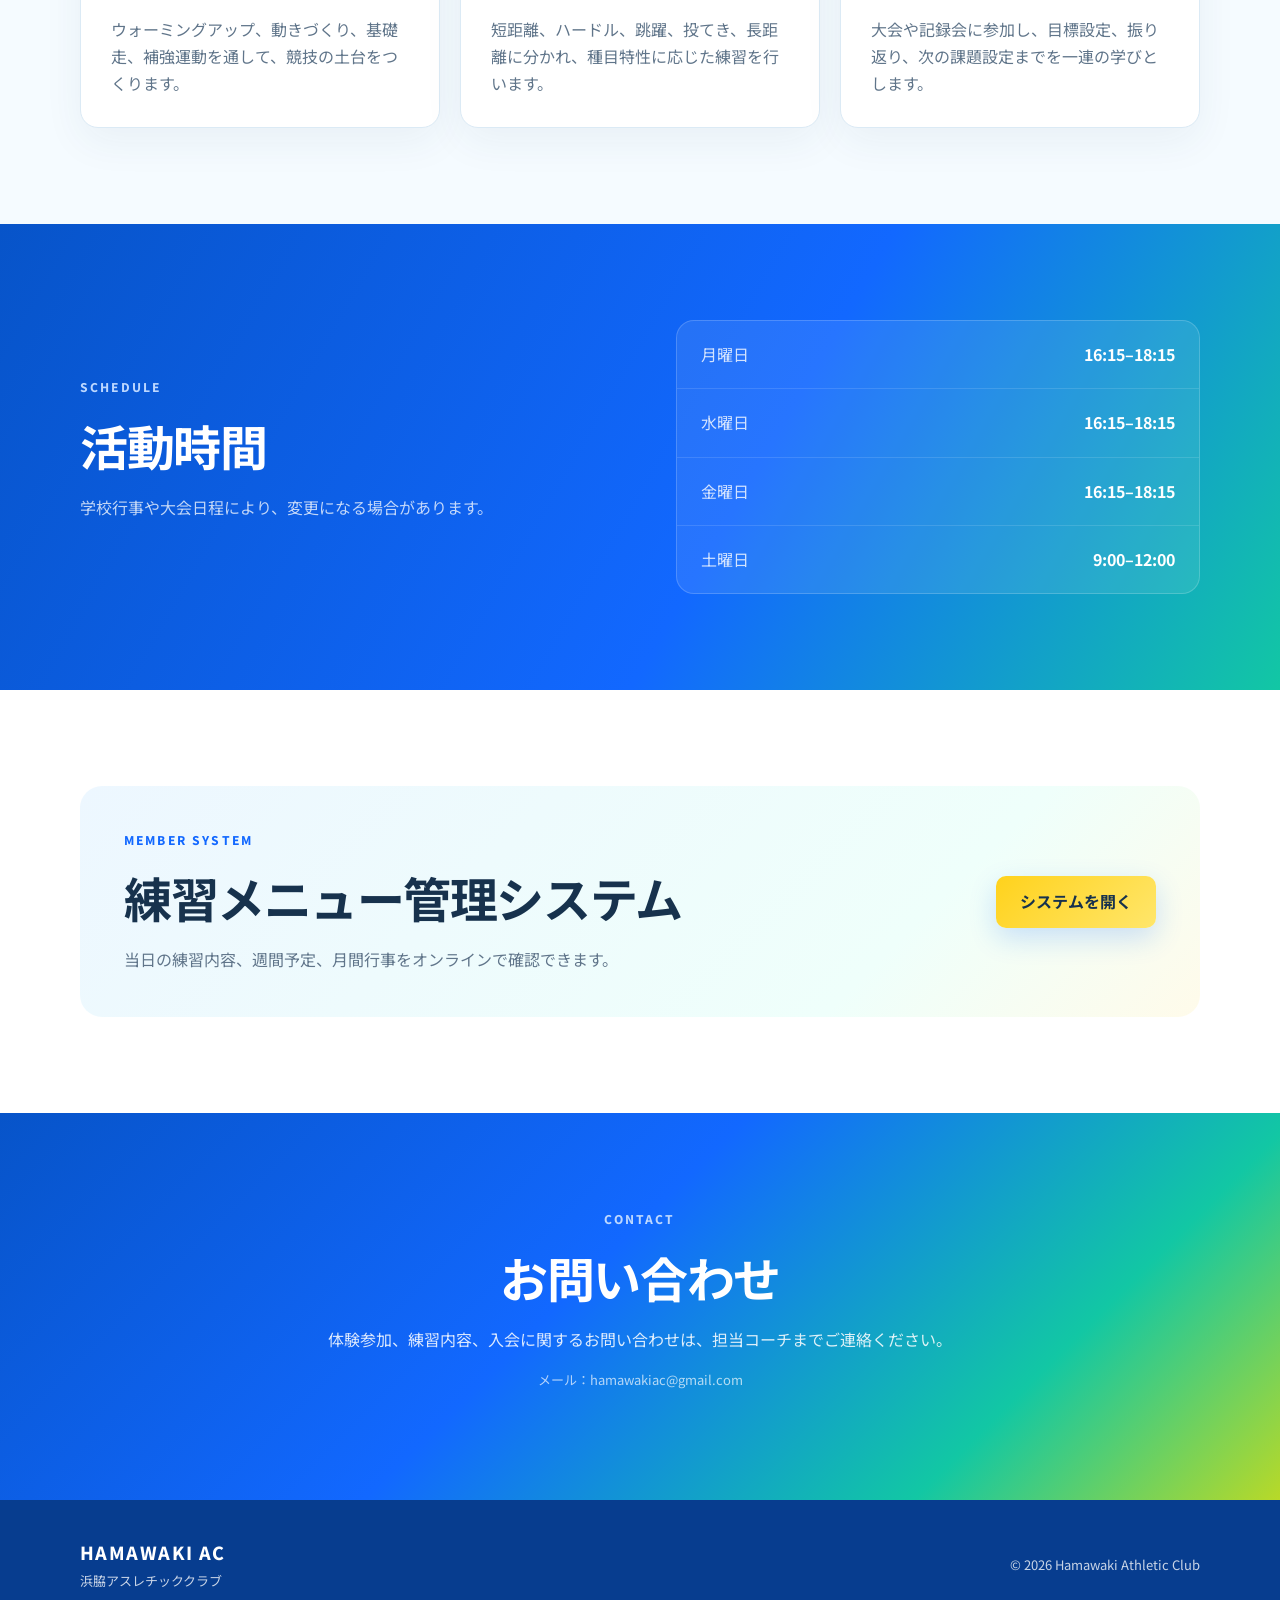
==== commit 7e2b443f: "Add files via upload" ====
--- a/index.html
+++ b/index.html
@@ -150,7 +150,7 @@
         <p class="section-label light">CONTACT</p>
         <h2>お問い合わせ</h2>
         <p>体験参加、練習内容、入会に関するお問い合わせは、担当コーチまでご連絡ください。</p>
-        <p class="contact-note">連絡先は運用に合わせて、この欄にメールアドレスやフォームURLを設定してください。</p>
+        <p class="contact-note">メール：<a href="mailto:hamawakiac@gmail.com">hamawakiac@gmail.com</a></p>
       </div>
     </section>
   </main>
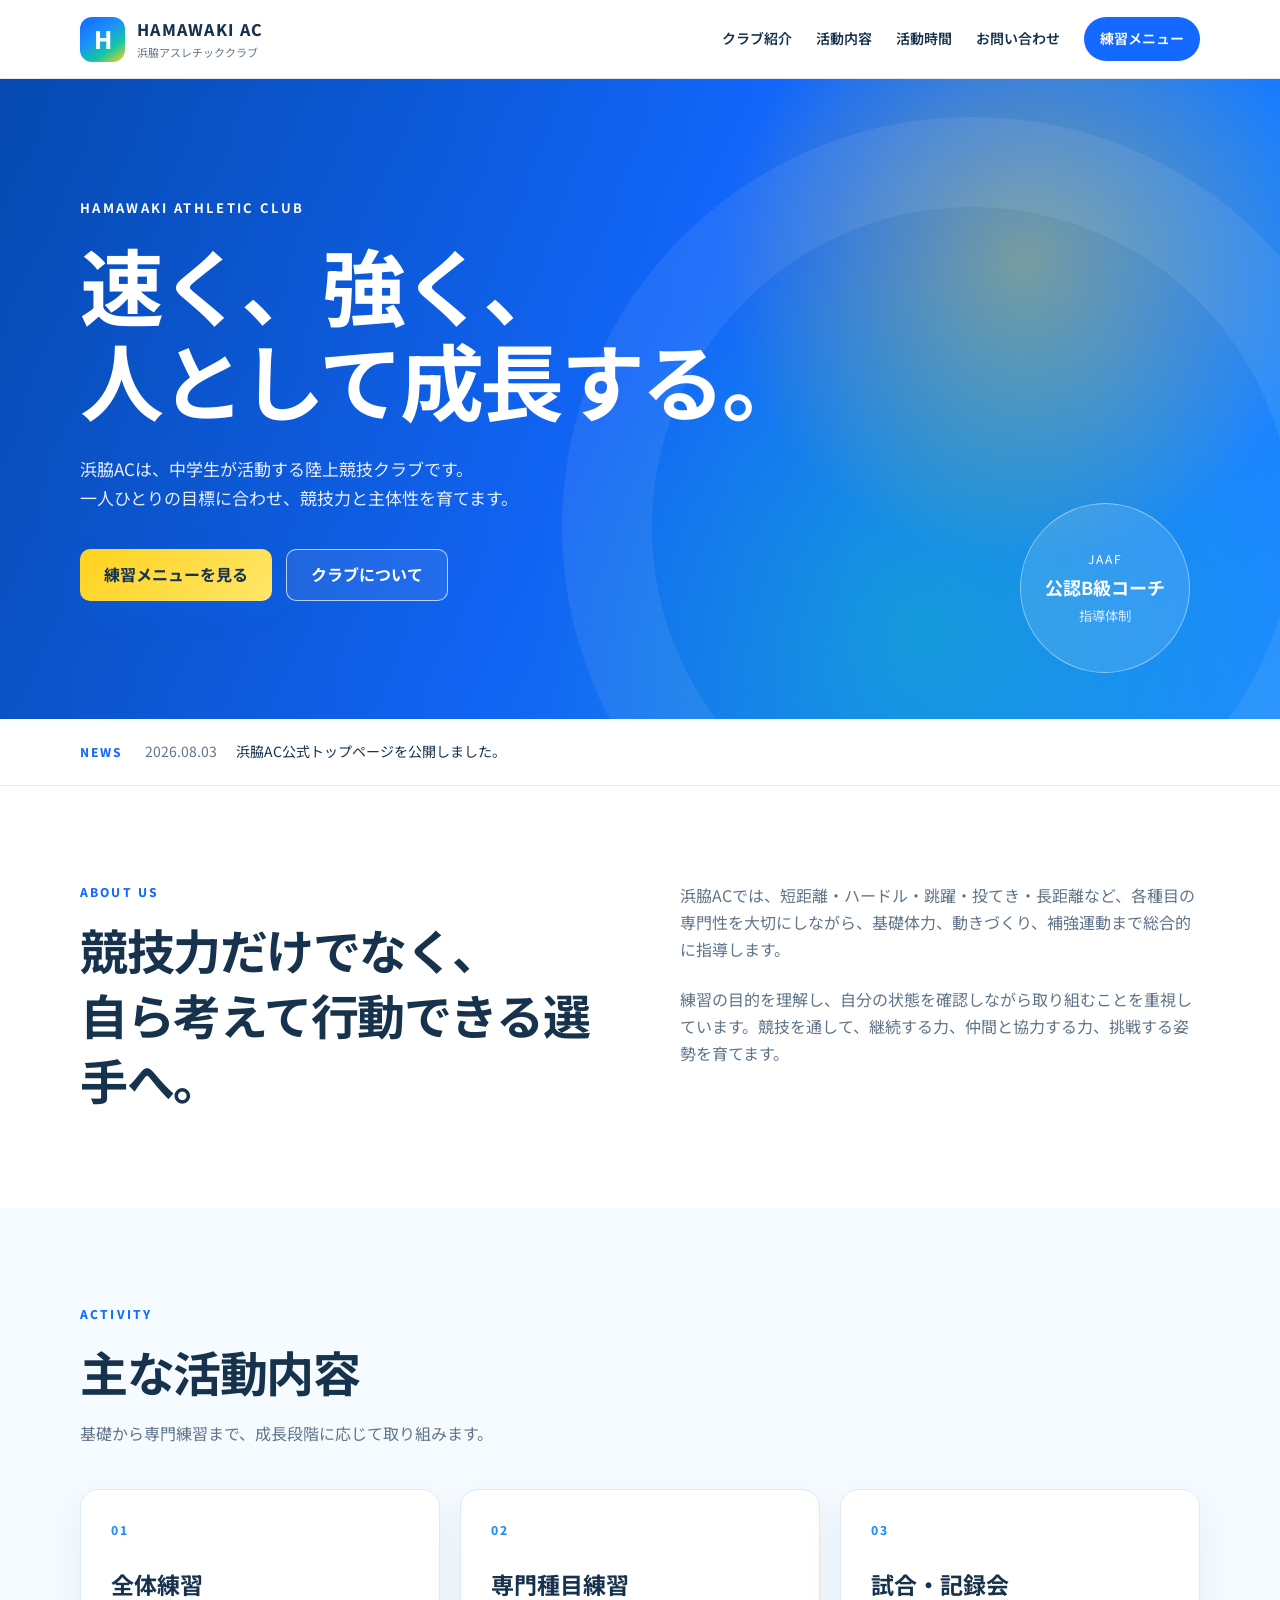
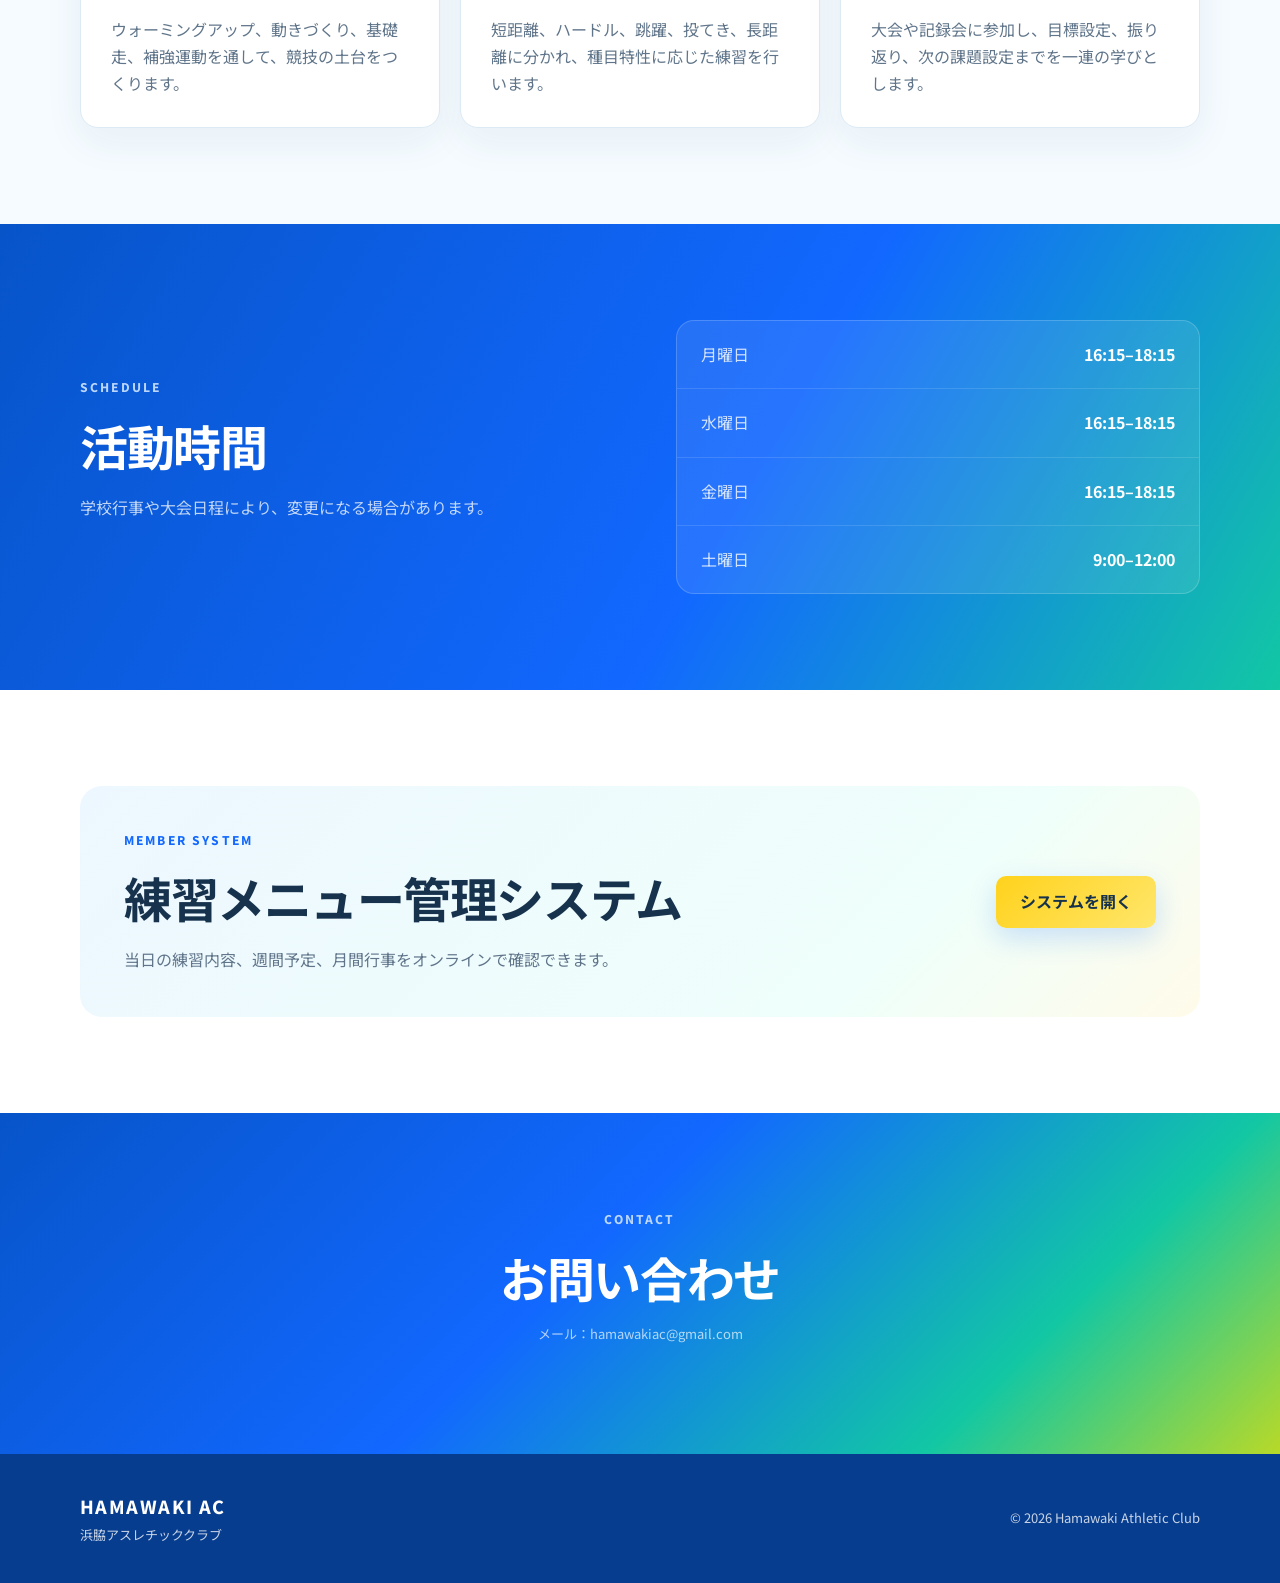
==== commit c496658d: "Add files via upload" ====
--- a/index.html
+++ b/index.html
@@ -5,7 +5,7 @@
   <meta name="viewport" content="width=device-width, initial-scale=1.0" />
   <meta name="theme-color" content="#1268ff" />
   <title>浜脇AC｜Hamawaki Athletic Club</title>
-  <meta name="description" content="浜脇ACは、中学生を中心に活動する陸上競技クラブです。競技力向上と人間的成長を目指して活動しています。" />
+  <meta name="description" content="浜脇ACは、中学生が活動する陸上競技クラブです。一人ひとりの目標に合わせ、競技力と主体性を育てます。" />
   <link rel="preconnect" href="https://fonts.googleapis.com" />
   <link rel="preconnect" href="https://fonts.gstatic.com" crossorigin />
   <link href="https://fonts.googleapis.com/css2?family=Noto+Sans+JP:wght@400;500;600;700;800&display=swap" rel="stylesheet" />
@@ -43,7 +43,7 @@
         <p class="hero-kicker">HAMAWAKI ATHLETIC CLUB</p>
         <h1>速く、強く、<br />人として成長する。</h1>
         <p class="hero-text">
-          浜脇ACは、中学生を中心に活動する陸上競技クラブです。<br class="desktop-only" />
+          浜脇ACは、中学生が活動する陸上競技クラブです。<br class="desktop-only" />
           一人ひとりの目標に合わせ、競技力と主体性を育てます。
         </p>
         <div class="hero-actions">
@@ -149,7 +149,6 @@
       <div class="section-inner contact-box">
         <p class="section-label light">CONTACT</p>
         <h2>お問い合わせ</h2>
-        <p>体験参加、練習内容、入会に関するお問い合わせは、担当コーチまでご連絡ください。</p>
         <p class="contact-note">メール：<a href="mailto:hamawakiac@gmail.com">hamawakiac@gmail.com</a></p>
       </div>
     </section>
